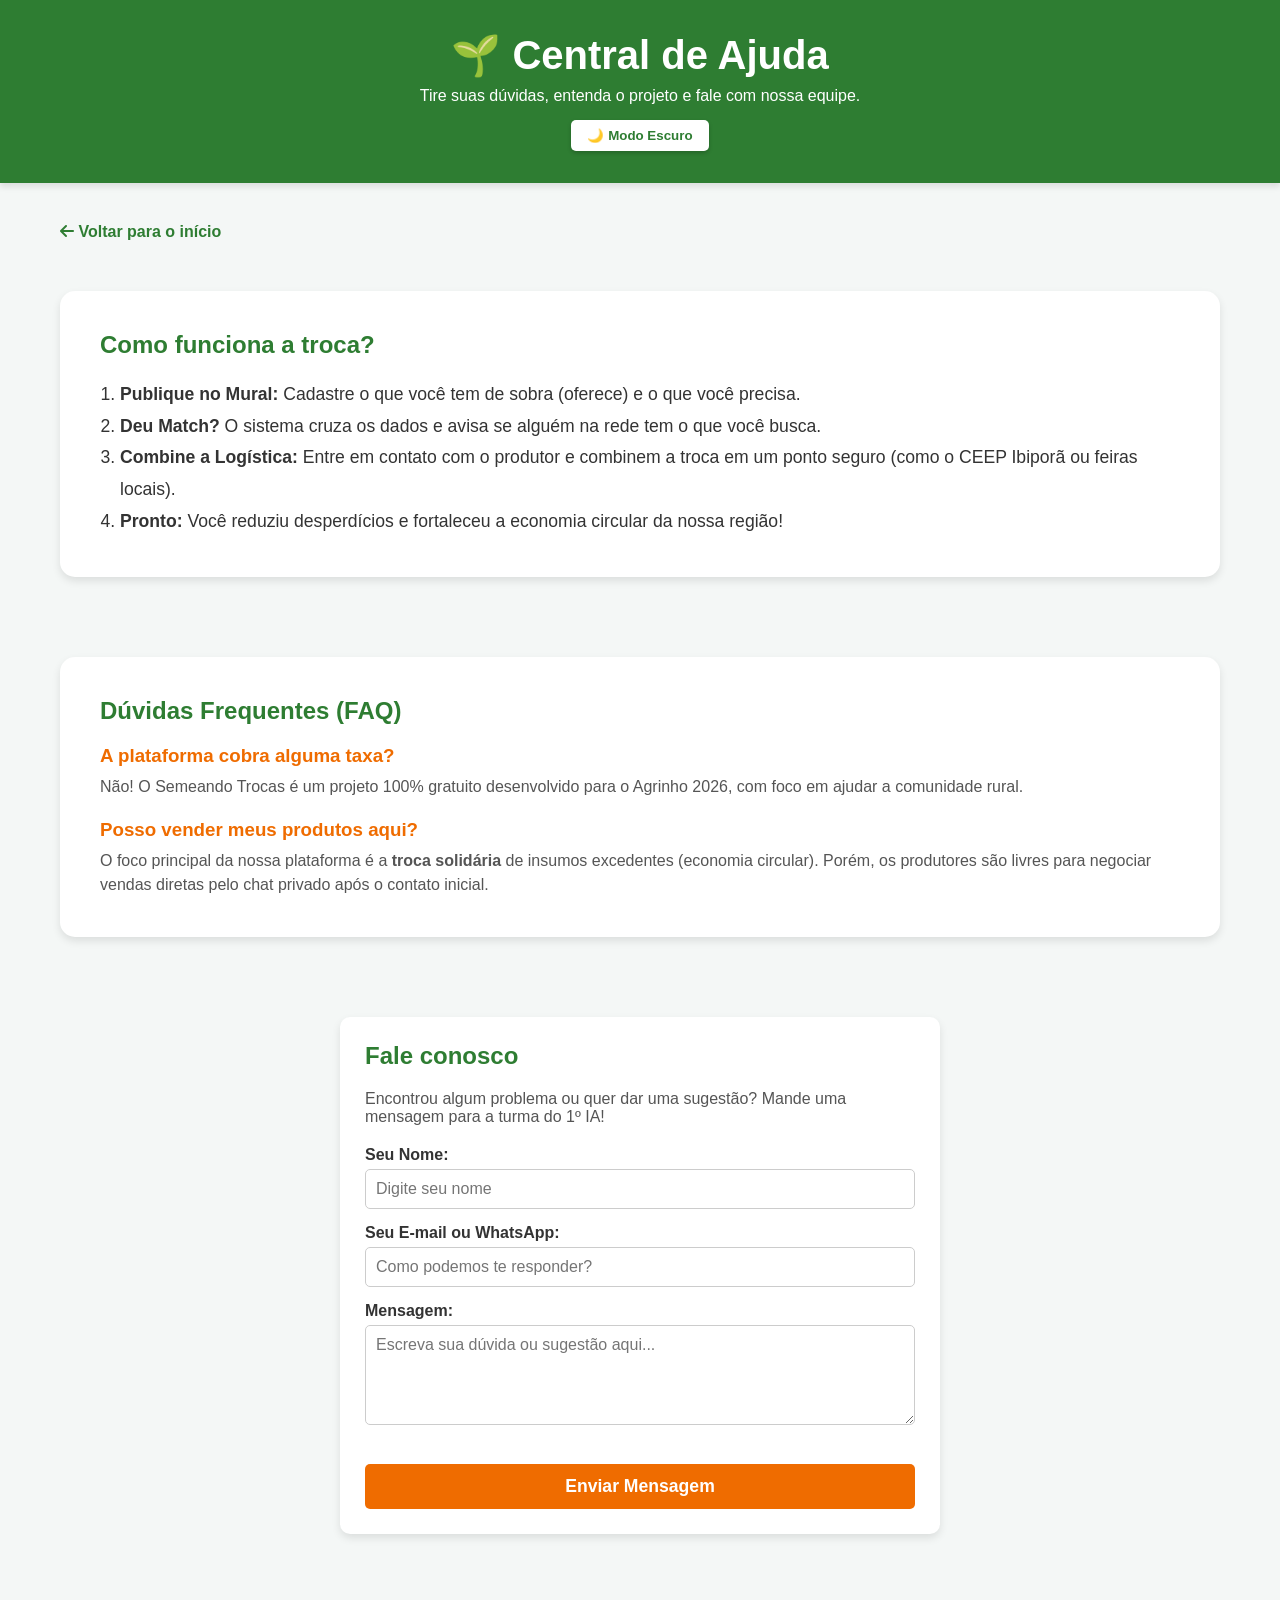
==== ajuda.html @ 8b56d4ad "Commit Inicial - Parte 01" ====
<!DOCTYPE html>
<html lang="pt-BR">
<head>
    <meta charset="UTF-8">
    <meta name="viewport" content="width=device-width, initial-scale=1.0">
    <title>Ajuda - Semeando Trocas</title>
    
    <link rel="stylesheet" href="style.css">
    <link rel="stylesheet" href="https://cdnjs.cloudflare.com/ajax/libs/font-awesome/6.4.0/css/all.min.css">
</head>
<body>

    <header>
        <h1>🌱 Central de Ajuda</h1>
        <p>Tire suas dúvidas, entenda o projeto e fale com nossa equipe.</p>
        <button id="btn-dark-mode">🌙 Modo Escuro</button>
    </header>

    <div class="container" style="flex-direction: column;">
        
        <!-- Link para voltar ao topo/início de forma fácil -->
        <div class="voltar-container" style="text-align: left; width: 100%; margin-bottom: 20px;">
            <a href="index.html" class="link-voltar"><i class="fa-solid fa-arrow-left"></i> Voltar para o início</a>
        </div>

        <!-- SEÇÃO: Como funciona a troca -->
        <section id="como-funciona" class="area-sobre area-ajuda">
            <div class="texto-ajuda">
                <h2 style="color: #2e7d32; margin-bottom: 20px;">Como funciona a troca?</h2>
                <ol class="lista-metas" style="font-size: 1.1rem; line-height: 1.8;">
                    <li><strong>Publique no Mural:</strong> Cadastre o que você tem de sobra (oferece) e o que você precisa.</li>
                    <li><strong>Deu Match?</strong> O sistema cruza os dados e avisa se alguém na rede tem o que você busca.</li>
                    <li><strong>Combine a Logística:</strong> Entre em contato com o produtor e combinem a troca em um ponto seguro (como o CEEP Ibiporã ou feiras locais).</li>
                    <li><strong>Pronto:</strong> Você reduziu desperdícios e fortaleceu a economia circular da nossa região!</li>
                </ol>
            </div>
        </section>

        <!-- SEÇÃO: Dúvidas Frequentes (FAQ) -->
        <section id="faq" class="area-sobre area-ajuda">
            <div class="texto-ajuda">
                <h2 style="color: #2e7d32; margin-bottom: 20px;">Dúvidas Frequentes (FAQ)</h2>
                
                <div class="pergunta-faq">
                    <h3 style="color: #ef6c00;">A plataforma cobra alguma taxa?</h3>
                    <p>Não! O Semeando Trocas é um projeto 100% gratuito desenvolvido para o Agrinho 2026, com foco em ajudar a comunidade rural.</p>
                </div>
                
                <div class="pergunta-faq" style="margin-top: 20px;">
                    <h3 style="color: #ef6c00;">Posso vender meus produtos aqui?</h3>
                    <p>O foco principal da nossa plataforma é a <strong>troca solidária</strong> de insumos excedentes (economia circular). Porém, os produtores são livres para negociar vendas diretas pelo chat privado após o contato inicial.</p>
                </div>
            </div>
        </section>

        <!-- SEÇÃO: Fale Conosco (Formulário) -->
        <section id="fale-conosco" class="area-cadastro area-cadastro-pagina" style="margin: 0 auto; margin-bottom: 50px;">
            <h2>Fale conosco</h2>
            <p style="margin-bottom: 20px; color: #555;">Encontrou algum problema ou quer dar uma sugestão? Mande uma mensagem para a turma do 1º IA!</p>
            
            <form action="index.html" method="GET">
                <div class="grupo-form">
                    <label for="nome-contato">Seu Nome:</label>
                    <input type="text" id="nome-contato" required placeholder="Digite seu nome">
                </div>
                <div class="grupo-form">
                    <label for="email-contato">Seu E-mail ou WhatsApp:</label>
                    <input type="text" id="email-contato" required placeholder="Como podemos te responder?">
                </div>
                <div class="grupo-form">
                    <label for="mensagem">Mensagem:</label>
                    <!-- Usando um textarea limpo -->
                    <textarea id="mensagem" required placeholder="Escreva sua dúvida ou sugestão aqui..." style="width: 100%; padding: 10px; border: 1px solid #ccc; border-radius: 5px; font-size: 1rem; min-height: 100px; font-family: inherit;"></textarea>
                </div>
                <button type="submit" class="btn-cadastrar mt-20" onclick="alert('Mensagem enviada com sucesso! Nossa equipe do 1º IA responderá em breve.')">Enviar Mensagem</button>
            </form>
        </section>

    </div>

    <script src="script.js"></script>
</body>
</html>
---- style.css ----
/* ==========================================
   1. RESET E BASE
   ========================================== */
* {
    margin: 0;
    padding: 0;
    box-sizing: border-box;
    font-family: 'Segoe UI', Tahoma, Geneva, Verdana, sans-serif;
}

html {
    scroll-behavior: smooth; /* Rolagem suave para o botão voltar ao topo */
}

body {
    background-color: #f4f7f6;
    color: #333;
    transition: background-color 0.3s, color 0.3s;
}

header {
    background-color: #2e7d32;
    color: white;
    text-align: center;
    padding: 2rem 1rem;
    box-shadow: 0 4px 6px rgba(0,0,0,0.1);
}

header h1 {
    font-size: 2.5rem;
    margin-bottom: 0.5rem;
}

.container {
    display: flex;
    flex-wrap: wrap;
    max-width: 1200px;
    margin: 20px auto;
    padding: 0 20px;
    gap: 30px;
}

/* ==========================================
   2. CLASSES AUXILIARES E ELEMENTOS GERAIS
   ========================================== */
#btn-dark-mode {
    margin-top: 15px;
    padding: 8px 16px;
    border-radius: 5px;
    cursor: pointer;
    border: none;
    font-weight: bold;
    background-color: #ffffff;
    color: #2e7d32;
    box-shadow: 0 2px 4px rgba(0,0,0,0.2);
    transition: background 0.3s;
}

#btn-dark-mode:hover {
    background-color: #e8f5e9;
}

.lista-metas {
    margin-top: 10px;
    padding-left: 20px;
}

/* Espaçamentos do Rodapé (substituindo o CSS inline) */
.espaco-medio {
    margin-top: 15px;
}

.espaco-pequeno {
    margin-top: 5px;
}

.texto-credito {
    font-size: 0.9rem;
    color: #a0aec0;
}

/* ==========================================
   3. SEÇÃO: SOBRE O PROJETO (GUIAS/TABS)
   ========================================== */
.area-sobre {
    display: flex;
    width: 100%;
    gap: 50px;
    background: white;
    padding: 60px;
    border-radius: 15px;
    box-shadow: 0 4px 8px rgba(0,0,0,0.1);
    margin-bottom: 50px;
    align-items: stretch;
    min-height: 85vh;
}

.sobre-imagem {
    flex: 1;
}

.sobre-imagem img {
    width: 100%;
    border-radius: 10px;
    object-fit: cover;
    height: 55vh;
    box-shadow: 0 4px 10px rgba(0,0,0,0.15);
}

.sobre-tabs {
    flex: 1.5;
}

.tabs-header {
    display: flex;
    background: #e0e0e0;
    border-radius: 5px;
    overflow: hidden;
    margin-bottom: 20px;
}

.tab-btn {
    flex: 1;
    padding: 12px;
    border: none;
    background: transparent;
    cursor: pointer;
    font-weight: bold;
    color: #555;
    font-size: 1rem;
    transition: all 0.3s ease;
}

.tab-btn:hover {
    background: #d5d5d5;
}

.tab-btn.active {
    background: white;
    color: #2e7d32;
    border-top: 3px solid #2e7d32;
}

.tabs-body {
    min-height: 250px;
    display: flex;
    flex-direction: column;
}

.tab-content {
    display: none;
    animation: fadeIn 0.4s ease-in-out;
}

.tab-content h3 {
    color: #2e7d32;
    margin-bottom: 15px;
}

.tab-content p, .tab-content ul {
    line-height: 1.6;
    color: #444;
}

.tab-content.active {
    display: block;
}

@keyframes fadeIn {
    from { opacity: 0; transform: translateY(5px); }
    to { opacity: 1; transform: translateY(0); }
}

/* ==========================================
   4. SEÇÃO: LOGÍSTICA E REGIÕES
   ========================================== */
.area-regioes {
    display: flex;
    width: 100%;
    background-color: #0b4f36;
    color: white;
    padding: 60px;
    border-radius: 15px;
    box-shadow: 0 10px 20px rgba(0,0,0,0.15);
    margin-bottom: 50px;
    gap: 50px;
    align-items: center;
}

.regioes-texto {
    flex: 1;
}

.subtitulo-regiao {
    color: #4ade80;
    font-weight: bold;
    margin-bottom: 15px;
    font-size: 1.1rem;
}

.regioes-texto h2 {
    font-size: 3rem;
    line-height: 1.1;
    margin-bottom: 30px;
}

.destaque-verde {
    color: #4ade80;
}

.btn-regiao {
    background-color: white;
    color: #0b4f36;
    padding: 15px 30px;
    border: none;
    border-radius: 8px;
    font-size: 1.1rem;
    font-weight: bold;
    cursor: pointer;
    transition: background 0.3s, transform 0.2s;
}

.btn-regiao:hover {
    background-color: #e0e0e0;
    transform: scale(1.05);
}

.regioes-lista {
    flex: 1.2;
    display: flex;
    flex-direction: column;
}

.item-regiao {
    padding: 20px 0;
    border-bottom: 1px solid rgba(255, 255, 255, 0.2);
}

/* Remove a linha debaixo do último item (substituindo o CSS inline) */
.item-regiao.sem-borda {
    border-bottom: none;
}

.item-regiao h3 {
    color: #4ade80;
    font-size: 1.3rem;
    margin-bottom: 10px;
    display: flex;
    align-items: center;
    gap: 10px;
}

.item-regiao p {
    color: #e2e8f0;
    line-height: 1.5;
    font-size: 1.05rem;
    padding-left: 32px;
}

/* ==========================================
   5. ÁREA DE CADASTRO E MURAL
   ========================================== */
.area-cadastro {
    flex: 1;
    min-width: 300px;
    background: white;
    padding: 25px;
    border-radius: 10px;
    box-shadow: 0 4px 8px rgba(0,0,0,0.1);
    height: fit-content;
}

.area-cadastro h2 {
    margin-bottom: 20px;
    color: #2e7d32;
}

.grupo-form {
    margin-bottom: 15px;
}

.grupo-form label {
    display: block;
    margin-bottom: 5px;
    font-weight: bold;
}

.grupo-form input {
    width: 100%;
    padding: 10px;
    border: 1px solid #ccc;
    border-radius: 5px;
    font-size: 1rem;
}

.btn-cadastrar {
    width: 100%;
    padding: 12px;
    background-color: #ef6c00;
    color: white;
    border: none;
    border-radius: 5px;
    font-size: 1.1rem;
    font-weight: bold;
    cursor: pointer;
    transition: background 0.3s;
}

.btn-cadastrar:hover {
    background-color: #e65100;
}

.area-mural {
    flex: 2;
    min-width: 300px;
    min-height: 75vh; /* Faz o mural ocupar pelo menos 75% da altura da tela */
}

.titulo-mural {
    margin-bottom: 20px;
    color: #333;
}

.mural-grid {
    display: grid;
    grid-template-columns: repeat(auto-fit, minmax(280px, 1fr));
    gap: 20px;
}

.card {
    background: white;
    border-radius: 10px;
    box-shadow: 0 4px 8px rgba(0,0,0,0.1);
    overflow: hidden;
    display: flex;
    flex-direction: column;
    border-left: 5px solid #2e7d32;
}

.card-header { padding: 15px 15px 0 15px; }

.badge {
    padding: 5px 10px;
    color: white;
    font-size: 0.8rem;
    font-weight: bold;
    border-radius: 15px;
    display: inline-block;
    margin-right: 5px;
    margin-bottom: 10px;
}

.badge.oferece { background-color: #2e7d32; }
.badge.precisa { background-color: #ef6c00; }

.card-body {
    padding: 0 15px 15px 15px;
    flex-grow: 1;
}

.card-body h3 {
    margin-bottom: 10px;
    font-size: 1.3rem;
}

.card-body p {
    margin-bottom: 8px;
    color: #555;
}

.card-footer {
    padding: 15px;
    background-color: #f9f9f9;
    border-top: 1px solid #eee;
    text-align: center;
}

.btn-trocar {
    background-color: transparent;
    color: #0277bd;
    border: 1px solid #0277bd;
    padding: 8px 15px;
    border-radius: 5px;
    cursor: pointer;
    font-weight: bold;
    transition: all 0.3s;
}

.btn-trocar:hover {
    background-color: #0277bd;
    color: white;
}

/* ==========================================
   6. MODAL DE BOAS VINDAS (POP-UP)
   ========================================== */
.modal-overlay {
    position: fixed;
    top: 0; left: 0; width: 100%; height: 100%;
    background-color: rgba(0, 0, 0, 0.7);
    display: flex;
    justify-content: center;
    align-items: center;
    z-index: 1000;
    opacity: 0;
    visibility: hidden;
    transition: opacity 0.4s ease;
}

.modal-overlay.mostrar {
    opacity: 1;
    visibility: visible;
}

.modal-conteudo {
    background: white;
    padding: 30px;
    border-radius: 15px;
    text-align: center;
    max-width: 450px;
    width: 90%;
    box-shadow: 0 10px 25px rgba(0,0,0,0.3);
    border-top: 8px solid #ef6c00;
    transform: translateY(-20px);
    transition: transform 0.4s ease;
}

.modal-overlay.mostrar .modal-conteudo { transform: translateY(0); }

.modal-conteudo h2 { color: #2e7d32; margin-bottom: 10px; }

.modal-conteudo input {
    width: 100%;
    padding: 12px;
    margin: 20px 0;
    border: 2px solid #ccc;
    border-radius: 8px;
    font-size: 1rem;
}

.modal-conteudo button {
    background-color: #2e7d32;
    color: white;
    border: none;
    padding: 12px 25px;
    border-radius: 8px;
    font-size: 1.1rem;
    cursor: pointer;
    font-weight: bold;
    width: 100%;
    transition: background 0.3s;
}

.modal-conteudo button:hover { background-color: #1b5e20; }

/* ==========================================
   7. RODAPÉ (FOOTER)
   ========================================== */
.rodape-principal {
    background-color: #0b4f36;
    color: #e2e8f0;
    padding: 50px 20px 20px 20px;
    margin-top: 50px;
}

.container-rodape {
    max-width: 1200px;
    margin: 0 auto;
}

.rodape-principal a {
    color: #e2e8f0;
    text-decoration: none;
    transition: color 0.3s;
}

.rodape-principal a:hover {
    color: #4ade80;
}

.rodape-topo {
    display: flex;
    justify-content: space-between;
    align-items: center;
    margin-bottom: 30px;
}

.rodape-logo h2 { color: white; font-size: 2rem; }

.rodape-redes {
    display: flex;
    align-items: center;
    gap: 20px;
}

.icones-redes {
    display: flex;
    gap: 15px;
    font-size: 1.5rem;
}

.divisor-rodape {
    border: none;
    border-top: 1px solid rgba(255, 255, 255, 0.1);
    margin: 30px 0;
}

.rodape-meio {
    display: flex;
    justify-content: space-between;
    flex-wrap: wrap;
    gap: 40px;
}

.rodape-coluna h3 {
    color: white;
    margin-bottom: 20px;
    font-size: 1.2rem;
}

.info-projeto { flex: 2; min-width: 300px; }
.info-projeto p { line-height: 1.6; color: #cbd5e1; }
.links-rapidos, .links-ajuda { flex: 1; min-width: 150px; }
.rodape-coluna ul { list-style: none; padding: 0; }
.rodape-coluna ul li { margin-bottom: 12px; }

.rodape-base {
    display: flex;
    justify-content: space-between;
    align-items: center;
    flex-wrap: wrap;
    gap: 20px;
    font-size: 0.9rem;
    color: #a0aec0;
}

.rodape-marca {
    display: flex;
    align-items: center;
    gap: 20px;
}

.btn-voltar-topo {
    background-color: #166534;
    color: white;
    border: none;
    width: 40px;
    height: 40px;
    border-radius: 50%;
    font-size: 1.2rem;
    cursor: pointer;
    transition: background 0.3s, transform 0.2s;
    display: flex;
    justify-content: center;
    align-items: center;
}

.btn-voltar-topo:hover {
    background-color: #4ade80;
    color: #0b4f36;
    transform: translateY(-3px);
}

/* ==========================================
   8. MODO ESCURO (DARK MODE)
   ========================================== */
body.dark-mode {
    background-color: #121212;
    color: #e0e0e0;
}

body.dark-mode .card, 
body.dark-mode .area-cadastro,
body.dark-mode .area-sobre {
    background: #1e1e1e;
    color: #e0e0e0;
    box-shadow: 0 4px 8px rgba(255,255,255,0.05);
}

body.dark-mode h2, 
body.dark-mode .card-body h3,
body.dark-mode .titulo-mural,
body.dark-mode .tab-content h3 {
    color: #81c784; 
}

body.dark-mode .card-body p, 
body.dark-mode .tab-content p,
body.dark-mode .tab-content ul {
    color: #bbb;
}

body.dark-mode .card-footer {
    background-color: #2c2c2c;
    border-top: 1px solid #444;
}

body.dark-mode .modal-conteudo {
    background: #1e1e1e;
    color: #e0e0e0;
    border-color: #444;
}

body.dark-mode input {
    background-color: #333;
    color: white;
    border: 1px solid #555;
}

body.dark-mode .tabs-header { background: #333; }
body.dark-mode .tab-btn { color: #aaa; }
body.dark-mode .tab-btn:hover { background: #444; }
body.dark-mode .tab-btn.active { 
    background: #1e1e1e; 
    color: #81c784; 
    border-top-color: #81c784; 
}

body.dark-mode #btn-dark-mode {
    background-color: #1e1e1e;
    color: #81c784;
    border: 1px solid #444;
}

body.dark-mode #btn-dark-mode:hover {
    background-color: #333;
}

/* ==========================================
   9. RESPONSIVIDADE (MEDIA QUERIES)
   ========================================== */
@media (max-width: 768px) {
    .container { flex-direction: column; }
    .area-cadastro, .area-mural, .area-sobre { width: 100%; }
    
    .area-sobre { 
        flex-direction: column; 
        min-height: auto; 
        padding: 30px; 
    }
    
    .sobre-imagem img { height: auto; }
    header h1 { font-size: 2rem; }

    .area-regioes {
    display: flex;
    width: 100%;
    background-color: #0b4f36;
    color: white;
    padding: 60px;
    border-radius: 15px;
    box-shadow: 0 10px 20px rgba(0,0,0,0.15);
    margin-top: 10vh; /* Empurra a parte verde bem mais para baixo */
    margin-bottom: 50px;
    gap: 50px;
    align-items: center;
}
    
    .regioes-texto h2 { font-size: 2.2rem; }
    .item-regiao p { padding-left: 0; }
    .item-regiao h3 { justify-content: center; }

    .rodape-topo, .rodape-meio, .rodape-base {
        flex-direction: column;
        text-align: center;
        gap: 20px;
    }
}

/* ==========================================
   AJUSTE DE NAVEGAÇÃO DOS LINKS ÂNCORA
   ========================================== */
#sobre,
#mural-trocas {
    scroll-margin-top: 60px; /* Cria uma margem invisível no topo para o link não cortar o título */
}


/* ==========================================
   10. PÁGINA DE CADASTRO (cadastro.html)
   ========================================== */
.container-cadastro {
    justify-content: center;
    margin-top: 50px;
    min-height: 50vh;
}

.area-cadastro-pagina {
    flex: none; /* Remove o comportamento flex padrão da página principal */
    width: 100%;
    max-width: 600px; /* Impede que o formulário fique largo demais */
}

.mt-20 {
    margin-top: 20px;
}

.voltar-container {
    text-align: center;
    margin-top: 20px;
}

.link-voltar {
    color: #2e7d32;
    font-weight: bold;
    text-decoration: none;
    transition: color 0.3s;
}

.link-voltar:hover {
    color: #1b5e20;
    text-decoration: underline;
}

/* Ajuste do link de voltar para o Modo Escuro */
body.dark-mode .link-voltar {
    color: #81c784;
}

body.dark-mode .link-voltar:hover {
    color: #a5d6a7;
}

/* ==========================================
   11. PÁGINA DE AJUDA (ajuda.html)
   ========================================== */
.area-ajuda {
    min-height: auto; /* Remove a altura gigante da página inicial */
    padding: 40px;
}

.texto-ajuda {
    width: 100%;
}

.pergunta-faq h3 {
    margin-bottom: 8px;
}

.pergunta-faq p {
    color: #555;
    line-height: 1.5;
}

body.dark-mode .pergunta-faq p {
    color: #bbb;
}

body.dark-mode textarea {
    background-color: #333;
    color: white;
    border: 1px solid #555;
}

/* Garante que os links parem no enquadramento perfeito */
#como-funciona, #faq, #fale-conosco {
    scroll-margin-top: 40px;
}

/* ==========================================
   12. STATUS: EM NEGOCIAÇÃO
   ========================================== */
.btn-negociacao {
    background-color: #f59e0b; /* Laranja de espera */
    color: white;
    border-color: #f59e0b;
    cursor: not-allowed;
    opacity: 0.9;
}

.btn-negociacao:hover {
    background-color: #f59e0b;
    color: white;
    transform: none; /* Remove o efeito de crescer */
}
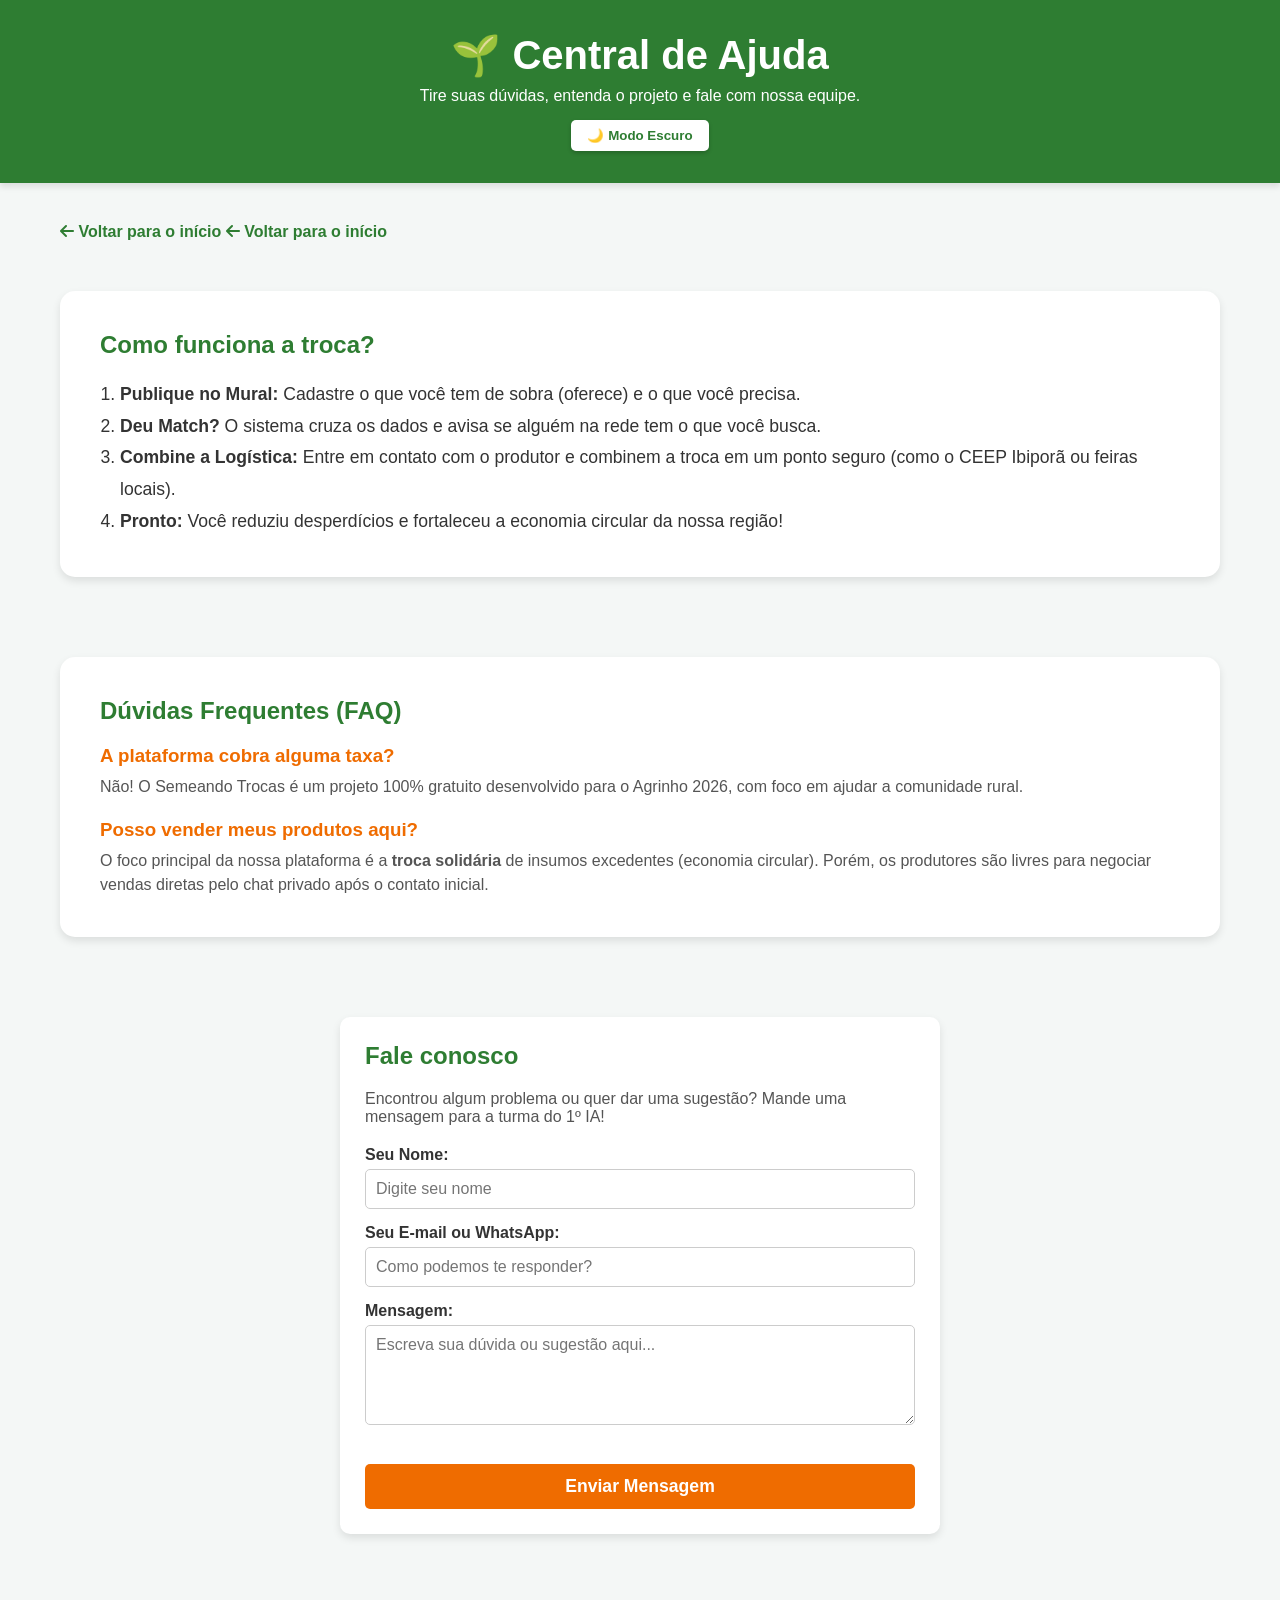
==== commit fccd0c1d: "Site com simulação de dados" ====
--- a/ajuda.html
+++ b/ajuda.html
@@ -1,13 +1,16 @@
 <!DOCTYPE html>
 <html lang="pt-BR">
+
 <head>
     <meta charset="UTF-8">
     <meta name="viewport" content="width=device-width, initial-scale=1.0">
     <title>Ajuda - Semeando Trocas</title>
-    
+
+    <link rel="stylesheet" href="../assets/css/style.css">
     <link rel="stylesheet" href="style.css">
     <link rel="stylesheet" href="https://cdnjs.cloudflare.com/ajax/libs/font-awesome/6.4.0/css/all.min.css">
 </head>
+
 <body>
 
     <header>
@@ -17,9 +20,10 @@
     </header>
 
     <div class="container" style="flex-direction: column;">
-        
+
         <!-- Link para voltar ao topo/início de forma fácil -->
         <div class="voltar-container" style="text-align: left; width: 100%; margin-bottom: 20px;">
+            <a href="../index.html" class="link-voltar"><i class="fa-solid fa-arrow-left"></i> Voltar para o início</a>
             <a href="index.html" class="link-voltar"><i class="fa-solid fa-arrow-left"></i> Voltar para o início</a>
         </div>
 
@@ -28,10 +32,14 @@
             <div class="texto-ajuda">
                 <h2 style="color: #2e7d32; margin-bottom: 20px;">Como funciona a troca?</h2>
                 <ol class="lista-metas" style="font-size: 1.1rem; line-height: 1.8;">
-                    <li><strong>Publique no Mural:</strong> Cadastre o que você tem de sobra (oferece) e o que você precisa.</li>
-                    <li><strong>Deu Match?</strong> O sistema cruza os dados e avisa se alguém na rede tem o que você busca.</li>
-                    <li><strong>Combine a Logística:</strong> Entre em contato com o produtor e combinem a troca em um ponto seguro (como o CEEP Ibiporã ou feiras locais).</li>
-                    <li><strong>Pronto:</strong> Você reduziu desperdícios e fortaleceu a economia circular da nossa região!</li>
+                    <li><strong>Publique no Mural:</strong> Cadastre o que você tem de sobra (oferece) e o que você
+                        precisa.</li>
+                    <li><strong>Deu Match?</strong> O sistema cruza os dados e avisa se alguém na rede tem o que você
+                        busca.</li>
+                    <li><strong>Combine a Logística:</strong> Entre em contato com o produtor e combinem a troca em um
+                        ponto seguro (como o CEEP Ibiporã ou feiras locais).</li>
+                    <li><strong>Pronto:</strong> Você reduziu desperdícios e fortaleceu a economia circular da nossa
+                        região!</li>
                 </ol>
             </div>
         </section>
@@ -40,24 +48,30 @@
         <section id="faq" class="area-sobre area-ajuda">
             <div class="texto-ajuda">
                 <h2 style="color: #2e7d32; margin-bottom: 20px;">Dúvidas Frequentes (FAQ)</h2>
-                
+
                 <div class="pergunta-faq">
                     <h3 style="color: #ef6c00;">A plataforma cobra alguma taxa?</h3>
-                    <p>Não! O Semeando Trocas é um projeto 100% gratuito desenvolvido para o Agrinho 2026, com foco em ajudar a comunidade rural.</p>
+                    <p>Não! O Semeando Trocas é um projeto 100% gratuito desenvolvido para o Agrinho 2026, com foco em
+                        ajudar a comunidade rural.</p>
                 </div>
-                
+
                 <div class="pergunta-faq" style="margin-top: 20px;">
                     <h3 style="color: #ef6c00;">Posso vender meus produtos aqui?</h3>
-                    <p>O foco principal da nossa plataforma é a <strong>troca solidária</strong> de insumos excedentes (economia circular). Porém, os produtores são livres para negociar vendas diretas pelo chat privado após o contato inicial.</p>
+                    <p>O foco principal da nossa plataforma é a <strong>troca solidária</strong> de insumos excedentes
+                        (economia circular). Porém, os produtores são livres para negociar vendas diretas pelo chat
+                        privado após o contato inicial.</p>
                 </div>
             </div>
         </section>
 
         <!-- SEÇÃO: Fale Conosco (Formulário) -->
-        <section id="fale-conosco" class="area-cadastro area-cadastro-pagina" style="margin: 0 auto; margin-bottom: 50px;">
+        <section id="fale-conosco" class="area-cadastro area-cadastro-pagina"
+            style="margin: 0 auto; margin-bottom: 50px;">
             <h2>Fale conosco</h2>
-            <p style="margin-bottom: 20px; color: #555;">Encontrou algum problema ou quer dar uma sugestão? Mande uma mensagem para a turma do 1º IA!</p>
-            
+            <p style="margin-bottom: 20px; color: #555;">Encontrou algum problema ou quer dar uma sugestão? Mande uma
+                mensagem para a turma do 1º IA!</p>
+
+            <form action="../index.html" method="GET">
             <form action="index.html" method="GET">
                 <div class="grupo-form">
                     <label for="nome-contato">Seu Nome:</label>
@@ -70,14 +84,19 @@
                 <div class="grupo-form">
                     <label for="mensagem">Mensagem:</label>
                     <!-- Usando um textarea limpo -->
-                    <textarea id="mensagem" required placeholder="Escreva sua dúvida ou sugestão aqui..." style="width: 100%; padding: 10px; border: 1px solid #ccc; border-radius: 5px; font-size: 1rem; min-height: 100px; font-family: inherit;"></textarea>
+                    <textarea id="mensagem" required placeholder="Escreva sua dúvida ou sugestão aqui..."
+                        style="width: 100%; padding: 10px; border: 1px solid #ccc; border-radius: 5px; font-size: 1rem; min-height: 100px; font-family: inherit;"></textarea>
                 </div>
-                <button type="submit" class="btn-cadastrar mt-20" onclick="alert('Mensagem enviada com sucesso! Nossa equipe do 1º IA responderá em breve.')">Enviar Mensagem</button>
+                <button type="submit" class="btn-cadastrar mt-20"
+                    onclick="alert('Mensagem enviada com sucesso! Nossa equipe do 1º IA responderá em breve.')">Enviar
+                    Mensagem</button>
             </form>
         </section>
 
     </div>
 
+    <script src="../assets/js/script.js"></script>
     <script src="script.js"></script>
 </body>
+
 </html>
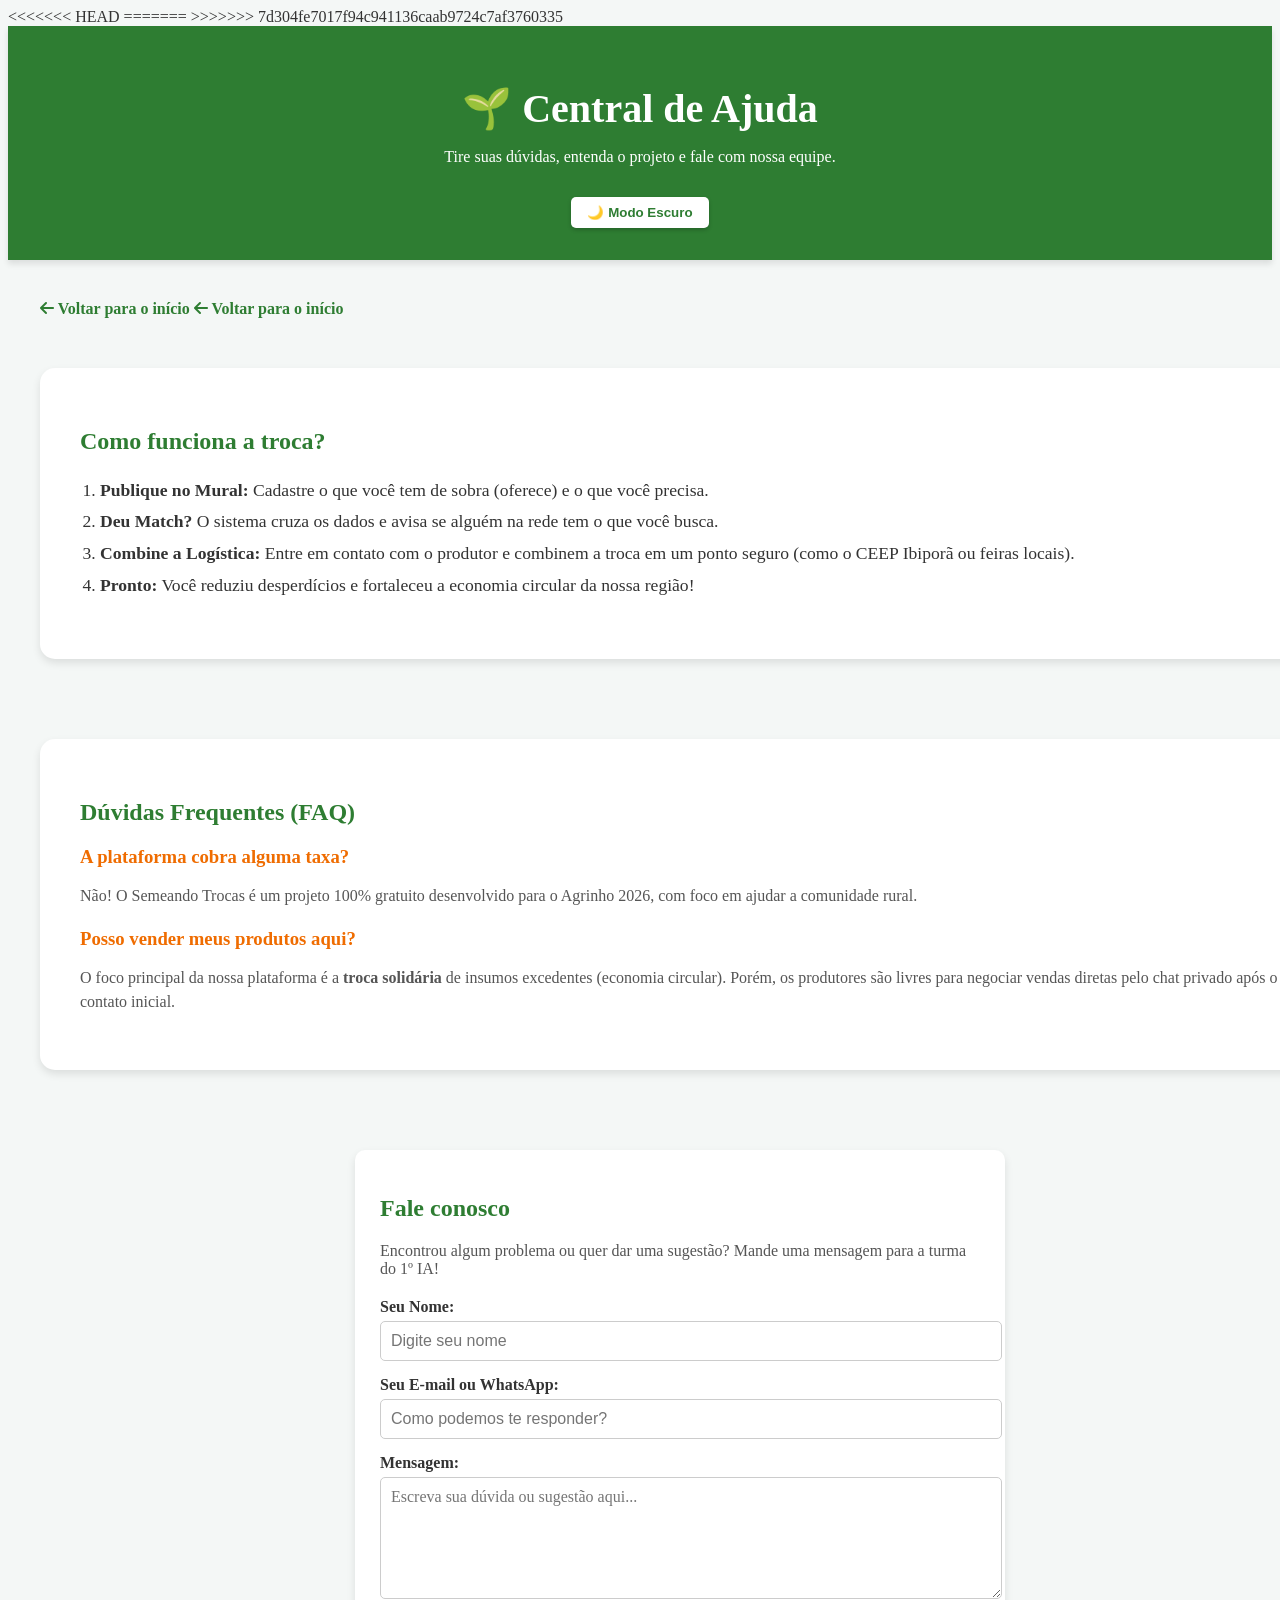
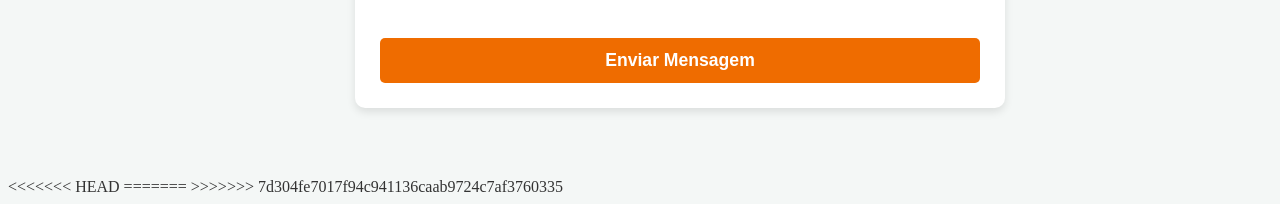
==== commit 3e6fff0d: "Adicionando funcionalidade aos novos botões" ====
--- a/ajuda.html
+++ b/ajuda.html
@@ -5,9 +5,14 @@
     <meta charset="UTF-8">
     <meta name="viewport" content="width=device-width, initial-scale=1.0">
     <title>Ajuda - Semeando Trocas</title>
+<<<<<<< HEAD
+    
+    <link rel="stylesheet" href="CSS/style.css">
+=======
 
     <link rel="stylesheet" href="../assets/css/style.css">
     <link rel="stylesheet" href="style.css">
+>>>>>>> 7d304fe7017f94c941136caab9724c7af3760335
     <link rel="stylesheet" href="https://cdnjs.cloudflare.com/ajax/libs/font-awesome/6.4.0/css/all.min.css">
 </head>
 
@@ -95,8 +100,12 @@
 
     </div>
 
+<<<<<<< HEAD
+    <script src="JS/script.js"></script>
+=======
     <script src="../assets/js/script.js"></script>
     <script src="script.js"></script>
+>>>>>>> 7d304fe7017f94c941136caab9724c7af3760335
 </body>
 
 </html>
--- a/CSS/style.css
+++ b/CSS/style.css
@@ -0,0 +1,1860 @@
+<<<<<<< HEAD:CSS/style.css
+* ==========================================
+   1. RESET E BASE
+   ========================================== */
+* {
+    margin: 0;
+    padding: 0;
+    box-sizing: border-box;
+    font-family: 'Segoe UI', Tahoma, Geneva, Verdana, sans-serif;
+}
+
+html {
+    scroll-behavior: smooth; /* Rolagem suave para o botão voltar ao topo */
+}
+
+body {
+    background-color: #f4f7f6;
+    color: #333;
+    transition: background-color 0.3s, color 0.3s;
+}
+
+header {
+    background-color: #2e7d32;
+    color: white;
+    text-align: center;
+    padding: 2rem 1rem;
+    box-shadow: 0 4px 6px rgba(0,0,0,0.1);
+}
+
+header h1 {
+    font-size: 2.5rem;
+    margin-bottom: 0.5rem;
+}
+
+.container {
+    display: flex;
+    flex-wrap: wrap;
+    max-width: 1200px;
+    margin: 20px auto;
+    padding: 0 20px;
+    gap: 30px;
+}
+
+/* ==========================================
+   2. CLASSES AUXILIARES E ELEMENTOS GERAIS
+   ========================================== */
+#btn-dark-mode {
+    margin-top: 15px;
+    padding: 8px 16px;
+    border-radius: 5px;
+    cursor: pointer;
+    border: none;
+    font-weight: bold;
+    background-color: #ffffff;
+    color: #2e7d32;
+    box-shadow: 0 2px 4px rgba(0,0,0,0.2);
+    transition: background 0.3s;
+}
+
+#btn-dark-mode:hover {
+    background-color: #e8f5e9;
+}
+
+.lista-metas {
+    margin-top: 10px;
+    padding-left: 20px;
+}
+
+/* Espaçamentos do Rodapé (substituindo o CSS inline) */
+.espaco-medio {
+    margin-top: 15px;
+}
+
+.espaco-pequeno {
+    margin-top: 5px;
+}
+
+.texto-credito {
+    font-size: 0.9rem;
+    color: #a0aec0;
+}
+
+/* ==========================================
+   3. SEÇÃO: SOBRE O PROJETO (GUIAS/TABS)
+   ========================================== */
+.area-sobre {
+    display: flex;
+    width: 100%;
+    gap: 50px;
+    background: white;
+    padding: 60px;
+    border-radius: 15px;
+    box-shadow: 0 4px 8px rgba(0,0,0,0.1);
+    margin-bottom: 50px;
+    align-items: stretch;
+    min-height: 85vh;
+}
+
+.sobre-imagem {
+    flex: 1;
+}
+
+.sobre-imagem img {
+    width: 100%;
+    border-radius: 10px;
+    object-fit: cover;
+    height: 55vh;
+    box-shadow: 0 4px 10px rgba(0,0,0,0.15);
+}
+
+.sobre-tabs {
+    flex: 1.5;
+}
+
+.tabs-header {
+    display: flex;
+    background: #e0e0e0;
+    border-radius: 5px;
+    overflow: hidden;
+    margin-bottom: 20px;
+}
+
+.tab-btn {
+    flex: 1;
+    padding: 12px;
+    border: none;
+    background: transparent;
+    cursor: pointer;
+    font-weight: bold;
+    color: #555;
+    font-size: 1rem;
+    transition: all 0.3s ease;
+}
+
+.tab-btn:hover {
+    background: #d5d5d5;
+}
+
+.tab-btn.active {
+    background: white;
+    color: #2e7d32;
+    border-top: 3px solid #2e7d32;
+}
+
+.tabs-body {
+    min-height: 250px;
+    display: flex;
+    flex-direction: column;
+}
+
+.tab-content {
+    display: none;
+    animation: fadeIn 0.4s ease-in-out;
+}
+
+.tab-content h3 {
+    color: #2e7d32;
+    margin-bottom: 15px;
+}
+
+.tab-content p, .tab-content ul {
+    line-height: 1.6;
+    color: #444;
+}
+
+.tab-content.active {
+    display: block;
+}
+
+@keyframes fadeIn {
+    from { opacity: 0; transform: translateY(5px); }
+    to { opacity: 1; transform: translateY(0); }
+}
+
+/* ==========================================
+   4. SEÇÃO: LOGÍSTICA E REGIÕES
+   ========================================== */
+.area-regioes {
+    display: flex;
+    width: 100%;
+    background-color: #0b4f36;
+    color: white;
+    padding: 60px;
+    border-radius: 15px;
+    box-shadow: 0 10px 20px rgba(0,0,0,0.15);
+    margin-bottom: 50px;
+    gap: 50px;
+    align-items: center;
+}
+
+.regioes-texto {
+    flex: 1;
+}
+
+.subtitulo-regiao {
+    color: #4ade80;
+    font-weight: bold;
+    margin-bottom: 15px;
+    font-size: 1.1rem;
+}
+
+.regioes-texto h2 {
+    font-size: 3rem;
+    line-height: 1.1;
+    margin-bottom: 30px;
+}
+
+.destaque-verde {
+    color: #4ade80;
+}
+
+.btn-regiao {
+    background-color: white;
+    color: #0b4f36;
+    padding: 15px 30px;
+    border: none;
+    border-radius: 8px;
+    font-size: 1.1rem;
+    font-weight: bold;
+    cursor: pointer;
+    transition: background 0.3s, transform 0.2s;
+}
+
+.btn-regiao:hover {
+    background-color: #e0e0e0;
+    transform: scale(1.05);
+}
+
+.regioes-lista {
+    flex: 1.2;
+    display: flex;
+    flex-direction: column;
+}
+
+.item-regiao {
+    padding: 20px 0;
+    border-bottom: 1px solid rgba(255, 255, 255, 0.2);
+}
+
+.item-regiao.sem-borda {
+    border-bottom: none;
+}
+
+.item-regiao h3 {
+    color: #4ade80;
+    font-size: 1.3rem;
+    margin-bottom: 10px;
+    display: flex;
+    align-items: center;
+    gap: 10px;
+}
+
+.item-regiao p {
+    color: #e2e8f0;
+    line-height: 1.5;
+    font-size: 1.05rem;
+    padding-left: 32px;
+}
+
+/* ==========================================
+   5. ÁREA DE CADASTRO E MURAL
+   ========================================== */
+.area-cadastro {
+    flex: 1;
+    min-width: 300px;
+    background: white;
+    padding: 25px;
+    border-radius: 10px;
+    box-shadow: 0 4px 8px rgba(0,0,0,0.1);
+    height: fit-content;
+}
+
+.area-cadastro h2 {
+    margin-bottom: 20px;
+    color: #2e7d32;
+}
+
+.grupo-form {
+    margin-bottom: 15px;
+}
+
+.grupo-form label {
+    display: block;
+    margin-bottom: 5px;
+    font-weight: bold;
+}
+
+.grupo-form input {
+    width: 100%;
+    padding: 10px;
+    border: 1px solid #ccc;
+    border-radius: 5px;
+    font-size: 1rem;
+}
+
+.btn-cadastrar {
+    width: 100%;
+    padding: 12px;
+    background-color: #ef6c00;
+    color: white;
+    border: none;
+    border-radius: 5px;
+    font-size: 1.1rem;
+    font-weight: bold;
+    cursor: pointer;
+    transition: background 0.3s;
+}
+
+.btn-cadastrar:hover {
+    background-color: #e65100;
+}
+
+.area-mural {
+    flex: 2;
+    min-width: 300px;
+    min-height: 75vh;
+}
+
+.titulo-mural {
+    margin-bottom: 20px;
+    color: #333;
+}
+
+.mural-grid {
+    display: grid;
+    grid-template-columns: repeat(auto-fit, minmax(280px, 1fr));
+    gap: 20px;
+}
+
+.card {
+    background: white;
+    border-radius: 10px;
+    box-shadow: 0 4px 8px rgba(0,0,0,0.1);
+    overflow: hidden;
+    display: flex;
+    flex-direction: column;
+    border-left: 5px solid #2e7d32;
+}
+
+.card-header { padding: 15px 15px 0 15px; }
+
+.badge {
+    padding: 5px 10px;
+    color: white;
+    font-size: 0.8rem;
+    font-weight: bold;
+    border-radius: 15px;
+    display: inline-block;
+    margin-right: 5px;
+    margin-bottom: 10px;
+}
+
+.badge.oferece { background-color: #2e7d32; }
+.badge.precisa { background-color: #ef6c00; }
+
+.card-body {
+    padding: 0 15px 15px 15px;
+    flex-grow: 1;
+}
+
+.card-body h3 {
+    margin-bottom: 10px;
+    font-size: 1.3rem;
+}
+
+.card-body p {
+    margin-bottom: 8px;
+    color: #555;
+}
+
+.card-footer {
+    padding: 15px;
+    background-color: #f9f9f9;
+    border-top: 1px solid #eee;
+    text-align: center;
+}
+
+.btn-trocar {
+    background-color: transparent;
+    color: #0277bd;
+    border: 1px solid #0277bd;
+    padding: 8px 15px;
+    border-radius: 5px;
+    cursor: pointer;
+    font-weight: bold;
+    transition: all 0.3s;
+}
+
+.btn-trocar:hover {
+    background-color: #0277bd;
+    color: white;
+}
+
+/* ==========================================
+   6. MODAL DE BOAS VINDAS (POP-UP)
+   ========================================== */
+.modal-overlay {
+    position: fixed;
+    top: 0; left: 0; width: 100%; height: 100%;
+    background-color: rgba(0, 0, 0, 0.7);
+    display: flex;
+    justify-content: center;
+    align-items: center;
+    z-index: 1000;
+    opacity: 0;
+    visibility: hidden;
+    transition: opacity 0.4s ease;
+}
+
+.modal-overlay.mostrar {
+    opacity: 1;
+    visibility: visible;
+}
+
+.modal-conteudo {
+    background: white;
+    padding: 30px;
+    border-radius: 15px;
+    text-align: center;
+    max-width: 450px;
+    width: 90%;
+    box-shadow: 0 10px 25px rgba(0,0,0,0.3);
+    border-top: 8px solid #ef6c00;
+    transform: translateY(-20px);
+    transition: transform 0.4s ease;
+}
+
+.modal-overlay.mostrar .modal-conteudo { transform: translateY(0); }
+
+.modal-conteudo h2 { color: #2e7d32; margin-bottom: 10px; }
+
+.modal-conteudo input {
+    width: 100%;
+    padding: 12px;
+    margin: 20px 0;
+    border: 2px solid #ccc;
+    border-radius: 8px;
+    font-size: 1rem;
+}
+
+.modal-conteudo button {
+    background-color: #2e7d32;
+    color: white;
+    border: none;
+    padding: 12px 25px;
+    border-radius: 8px;
+    font-size: 1.1rem;
+    cursor: pointer;
+    font-weight: bold;
+    width: 100%;
+    transition: background 0.3s;
+}
+
+.modal-conteudo button:hover { background-color: #1b5e20; }
+
+/* ==========================================
+   7. RODAPÉ (FOOTER)
+   ========================================== */
+.rodape-principal {
+    background-color: #0b4f36;
+    color: #e2e8f0;
+    padding: 50px 20px 20px 20px;
+    margin-top: 50px;
+}
+
+.container-rodape {
+    max-width: 1200px;
+    margin: 0 auto;
+}
+
+.rodape-principal a {
+    color: #e2e8f0;
+    text-decoration: none;
+    transition: color 0.3s;
+}
+
+.rodape-principal a:hover {
+    color: #4ade80;
+}
+
+.rodape-topo {
+    display: flex;
+    justify-content: space-between;
+    align-items: center;
+    margin-bottom: 30px;
+}
+
+.rodape-logo h2 { color: white; font-size: 2rem; }
+
+.rodape-redes {
+    display: flex;
+    align-items: center;
+    gap: 20px;
+}
+
+.icones-redes {
+    display: flex;
+    gap: 15px;
+    font-size: 1.5rem;
+}
+
+.divisor-rodape {
+    border: none;
+    border-top: 1px solid rgba(255, 255, 255, 0.1);
+    margin: 30px 0;
+}
+
+.rodape-meio {
+    display: flex;
+    justify-content: space-between;
+    flex-wrap: wrap;
+    gap: 40px;
+}
+
+.rodape-coluna h3 {
+    color: white;
+    margin-bottom: 20px;
+    font-size: 1.2rem;
+}
+
+.info-projeto { flex: 2; min-width: 300px; }
+.info-projeto p { line-height: 1.6; color: #cbd5e1; }
+.links-rapidos, .links-ajuda { flex: 1; min-width: 150px; }
+.rodape-coluna ul { list-style: none; padding: 0; }
+.rodape-coluna ul li { margin-bottom: 12px; }
+
+.rodape-base {
+    display: flex;
+    justify-content: space-between;
+    align-items: center;
+    flex-wrap: wrap;
+    gap: 20px;
+    font-size: 0.9rem;
+    color: #a0aec0;
+}
+
+.rodape-marca {
+    display: flex;
+    align-items: center;
+    gap: 20px;
+}
+
+.btn-voltar-topo {
+    background-color: #166534;
+    color: white;
+    border: none;
+    width: 40px;
+    height: 40px;
+    border-radius: 50%;
+    font-size: 1.2rem;
+    cursor: pointer;
+    transition: background 0.3s, transform 0.2s;
+    display: flex;
+    justify-content: center;
+    align-items: center;
+}
+
+.btn-voltar-topo:hover {
+    background-color: #4ade80;
+    color: #0b4f36;
+    transform: translateY(-3px);
+}
+
+/* ==========================================
+   8. MODO ESCURO (DARK MODE)
+   ========================================== */
+body.dark-mode {
+    background-color: #121212;
+    color: #e0e0e0;
+}
+
+body.dark-mode .card, 
+body.dark-mode .area-cadastro,
+body.dark-mode .area-sobre {
+    background: #1e1e1e;
+    color: #e0e0e0;
+    box-shadow: 0 4px 8px rgba(255,255,255,0.05);
+}
+
+body.dark-mode h2, 
+body.dark-mode .card-body h3,
+body.dark-mode .titulo-mural,
+body.dark-mode .tab-content h3 {
+    color: #81c784; 
+}
+
+body.dark-mode .card-body p, 
+body.dark-mode .tab-content p,
+body.dark-mode .tab-content ul {
+    color: #bbb;
+}
+
+body.dark-mode .card-footer {
+    background-color: #2c2c2c;
+    border-top: 1px solid #444;
+}
+
+body.dark-mode .modal-conteudo {
+    background: #1e1e1e;
+    color: #e0e0e0;
+    border-color: #444;
+}
+
+body.dark-mode input {
+    background-color: #333;
+    color: white;
+    border: 1px solid #555;
+}
+
+body.dark-mode .tabs-header { background: #333; }
+body.dark-mode .tab-btn { color: #aaa; }
+body.dark-mode .tab-btn:hover { background: #444; }
+body.dark-mode .tab-btn.active { 
+    background: #1e1e1e; 
+    color: #81c784; 
+    border-top-color: #81c784; 
+}
+
+body.dark-mode #btn-dark-mode {
+    background-color: #1e1e1e;
+    color: #81c784;
+    border: 1px solid #444;
+}
+
+body.dark-mode #btn-dark-mode:hover {
+    background-color: #333;
+}
+
+/* Suporte ao Modo Escuro para o Novo Modal Isolado */
+body.dark-mode .modal-novo-conteudo {
+    background-color: #1e1e1e;
+    color: #e0e0e0;
+}
+
+body.dark-mode .modal-novo-conteudo h2 {
+    color: #81c784;
+}
+
+body.dark-mode .modal-novo-fechar-x {
+    color: #777;
+}
+
+body.dark-mode .modal-novo-fechar-x:hover {
+    color: #eee;
+}
+
+/* ==========================================
+   9. RESPONSIVIDADE (MEDIA QUERIES)
+   ========================================== */
+@media (max-width: 768px) {
+    .container { flex-direction: column; }
+    .area-cadastro, .area-mural, .area-sobre { width: 100%; }
+    
+    .area-sobre { 
+        flex-direction: column; 
+        min-height: auto; 
+        padding: 30px; 
+    }
+    
+    .sobre-imagem img { height: auto; }
+    header h1 { font-size: 2rem; }
+
+    /* 1. Ajustando o bloco verde principal para celular */
+    .area-regioes {
+        display: flex;
+        flex-direction: column; /* Joga a lista de cidades para baixo do texto */
+        width: 100%;
+        background-color: #0b4f36;
+        color: white;
+        padding: 40px 20px; /* Reduz o padding para dar mais espaço na tela do celular */
+        border-radius: 15px;
+        box-shadow: 0 10px 20px rgba(0,0,0,0.15);
+        margin-top: 5vh; 
+        margin-bottom: 50px;
+        gap: 30px; /* Diminui o espaçamento para aproximar os elementos */
+        align-items: center;
+        text-align: center; /* Centraliza os textos principais */
+    }
+    
+    /* 2. Organiza a área do texto e impede o botão de esmagar */
+    .regioes-texto {
+        width: 100%;
+        display: flex;
+        flex-direction: column;
+        align-items: center; /* Centraliza o botão horizontalmente */
+    }
+
+    .regioes-texto h2 { 
+        font-size: 2.2rem; 
+        margin-bottom: 20px;
+    }
+
+    /* O SEGREDO DO BOTÃO: Força ele a manter a forma no celular */
+    .btn-regiao {
+        display: inline-block !important;
+        width: auto !important;          /* Impede que o flexbox estique ou esmague o botão */
+        min-width: 240px;                /* Garante uma largura mínima confortável para o toque */
+        white-space: nowrap !important;  /* PROÍBE terminantemente que o texto quebre em duas linhas */
+        padding: 15px 30px;
+        font-size: 1.1rem;
+        margin: 10px auto 0 auto;        /* Centraliza perfeitamente */
+    }
+    
+    /* 3. Ajusta a lista de cidades na direita */
+    .regioes-lista {
+        width: 100%;
+    }
+
+    .item-regiao p { 
+        padding-left: 0; 
+        text-align: center; /* Centraliza a descrição das cidades no celular */
+    }
+
+    .item-regiao h3 { 
+        justify-content: center; /* Centraliza o título das cidades com os ícones */
+    }
+
+    /* Ajustes do Rodapé */
+    .rodape-topo, .rodape-meio, .rodape-base {
+        flex-direction: column;
+        text-align: center;
+        gap: 20px;
+    }
+}
+
+/* ==========================================
+   AJUSTE DE NAVEGAÇÃO DOS LINKS ÂNCORA
+   ========================================== */
+#sobre,
+#mural-trocas {
+    scroll-margin-top: 60px; 
+}
+
+/* ==========================================
+   10. PÁGINA DE CADASTRO (cadastro.html)
+   ========================================== */
+.container-cadastro {
+    justify-content: center;
+    margin-top: 50px;
+    min-height: 50vh;
+}
+
+.area-cadastro-pagina {
+    flex: none; 
+    width: 100%;
+    max-width: 600px; 
+}
+
+.mt-20 {
+    margin-top: 20px;
+}
+
+.voltar-container {
+    text-align: center;
+    margin-top: 20px;
+}
+
+.link-voltar {
+    color: #2e7d32;
+    font-weight: bold;
+    text-decoration: none;
+    transition: color 0.3s;
+}
+
+.link-voltar:hover {
+    color: #1b5e20;
+    text-decoration: underline;
+}
+
+body.dark-mode .link-voltar {
+    color: #81c784;
+}
+
+body.dark-mode .link-voltar:hover {
+    color: #a5d6a7;
+}
+
+/* ==========================================
+   11. PÁGINA DE AJUDA (ajuda.html)
+   ========================================== */
+.area-ajuda {
+    min-height: auto; 
+    padding: 40px;
+}
+
+.texto-ajuda {
+    width: 100%;
+}
+
+.pergunta-faq h3 {
+    margin-bottom: 8px;
+}
+
+.pergunta-faq p {
+    color: #555;
+    line-height: 1.5;
+}
+
+body.dark-mode .pergunta-faq p {
+    color: #bbb;
+}
+
+body.dark-mode textarea {
+    background-color: #333;
+    color: white;
+    border: 1px solid #555;
+}
+
+#como-funciona, #faq, #fale-conosco {
+    scroll-margin-top: 40px;
+}
+
+/* ==========================================
+   12. STATUS: EM NEGOCIAÇÃO
+   ========================================== */
+.btn-negociacao {
+    background-color: #f59e0b; 
+    color: white;
+    border-color: #f59e0b;
+    cursor: not-allowed;
+    opacity: 0.9;
+}
+
+.btn-negociacao:hover {
+    background-color: #f59e0b;
+    color: white;
+    transform: none; 
+}
+
+/* ==========================================
+   13. NOVO SISTEMA DE MODAL ISOLADO (CORRIGIDO)
+   ========================================== */
+.modal-novo-container {
+    position: fixed;
+    top: 0;
+    left: 0;
+    width: 100vw;
+    height: 100vh;
+    background-color: rgba(0, 0, 0, 0.6); 
+    display: flex;
+    justify-content: center;
+    align-items: center;
+    z-index: 9999; /* Fica acima de todas as outras camadas */
+    
+    /* Estado inicial: Escondido de forma limpa */
+    opacity: 0;
+    pointer-events: none;
+    transition: opacity 0.3s ease;
+}
+
+/* Ativado dinamicamente pelo JavaScript */
+.modal-novo-container.exibir-modal {
+    opacity: 1;
+    pointer-events: auto;
+}
+
+.modal-novo-conteudo {
+    background-color: #ffffff;
+    padding: 35px 25px;
+    border-radius: 14px;
+    box-shadow: 0 12px 35px rgba(0, 0, 0, 0.3);
+    text-align: center;
+    max-width: 420px;
+    width: 85%;
+    position: relative;
+    
+    /* Efeito suave de escala ao surgir */
+    transform: scale(0.8);
+    transition: transform 0.3s cubic-bezier(0.175, 0.885, 0.32, 1.275);
+}
+
+.modal-novo-container.exibir-modal .modal-novo-conteudo {
+    transform: scale(1);
+}
+
+/* Ícone do 'X' para fechar */
+.modal-novo-fechar-x {
+    position: absolute;
+    top: 10px;
+    right: 18px;
+    font-size: 1.7rem;
+    color: #999;
+    cursor: pointer;
+    transition: color 0.2s;
+}
+
+.modal-novo-fechar-x:hover {
+    color: #333;
+}
+
+/* Botão Interno Estilo 'Entendido' */
+.btn-novo-ok-modal {
+    background-color: #2e7d32; /* Verde identidade Semeando Trocas */
+    color: #ffffff;
+    border: none;
+    padding: 12px 24px;
+    font-size: 1rem;
+    font-weight: bold;
+    border-radius: 8px;
+    cursor: pointer;
+    margin-top: 22px;
+    width: 100%;
+    transition: background-color 0.2s, transform 0.1s;
+}
+
+.btn-novo-ok-modal:hover {
+    background-color: #1b5e20;
+}
+
+.btn-novo-ok-modal:active {
+    transform: scale(0.98);
+}
+
+/* Estilo para o botão Em Análise */
+.btn-em-analise {
+    background-color: #f0f0f0;
+    color: #666;
+    border: 1px solid #ccc;
+    padding: 8px 16px;
+    border-radius: 5px;
+    cursor: not-allowed;
+    font-weight: bold;
+    display: inline-flex;
+    align-items: center;
+    gap: 5px;
+}
+
+/* Estilo para o botão Cancelar */
+.btn-cancelar {
+    background-color: #dc3545;
+    color: white;
+    border: none;
+    padding: 8px 16px;
+    border-radius: 5px;
+    cursor: pointer;
+    font-weight: bold;
+    transition: background-color 0.2s ease;
+}
+
+.btn-cancelar:hover {
+    background-color: #bd2130;
+}
+
+/* Ajuste para alinhar os botões lado a lado no footer do card */
+.card-footer {
+    display: flex;
+    gap: 10px;
+    justify-content: center;
+    padding: 15px;
+}
+
+/* Estilos para os textos de status fixos */
+.status-notificacao {
+    font-weight: bold;
+    margin-top: 10px;
+    padding: 5px 10px;
+    border-radius: 4px;
+    display: inline-block;
+}
+
+.status-aceita {
+    background-color: #e6f4ea;
+    color: #137333;
+}
+
+.status-recusada {
+    background-color: #fce8e6;
+    color: #c5221f;
+}
+
+/* Opcional: muda levemente a borda do card dependendo do status */
+.card-notificacao.status-aceita {
+    border-left: 5px solid #137333;
+}
+
+.card-notificacao.status-cancelada {
+    border-left: 5px solid #c5221f;
+=======
+/* ==========================================
+   1. RESET E BASE
+   ========================================== */
+* {
+    margin: 0;
+    padding: 0;
+    box-sizing: border-box;
+    font-family: 'Segoe UI', Tahoma, Geneva, Verdana, sans-serif;
+}
+
+html {
+    scroll-behavior: smooth; /* Rolagem suave para o botão voltar ao topo */
+}
+
+body {
+    background-color: #f4f7f6;
+    color: #333;
+    transition: background-color 0.3s, color 0.3s;
+}
+
+header {
+    background-color: #2e7d32;
+    color: white;
+    text-align: center;
+    padding: 2rem 1rem;
+    box-shadow: 0 4px 6px rgba(0,0,0,0.1);
+}
+
+header h1 {
+    font-size: 2.5rem;
+    margin-bottom: 0.5rem;
+}
+
+.container {
+    display: flex;
+    flex-wrap: wrap;
+    max-width: 1200px;
+    margin: 20px auto;
+    padding: 0 20px;
+    gap: 30px;
+}
+
+/* ==========================================
+   2. CLASSES AUXILIARES E ELEMENTOS GERAIS
+   ========================================== */
+#btn-dark-mode {
+    margin-top: 15px;
+    padding: 8px 16px;
+    border-radius: 5px;
+    cursor: pointer;
+    border: none;
+    font-weight: bold;
+    background-color: #ffffff;
+    color: #2e7d32;
+    box-shadow: 0 2px 4px rgba(0,0,0,0.2);
+    transition: background 0.3s;
+}
+
+#btn-dark-mode:hover {
+    background-color: #e8f5e9;
+}
+
+.lista-metas {
+    margin-top: 10px;
+    padding-left: 20px;
+}
+
+/* Espaçamentos do Rodapé (substituindo o CSS inline) */
+.espaco-medio {
+    margin-top: 15px;
+}
+
+.espaco-pequeno {
+    margin-top: 5px;
+}
+
+.texto-credito {
+    font-size: 0.9rem;
+    color: #a0aec0;
+}
+
+/* ==========================================
+   3. SEÇÃO: SOBRE O PROJETO (GUIAS/TABS)
+   ========================================== */
+.area-sobre {
+    display: flex;
+    width: 100%;
+    gap: 50px;
+    background: white;
+    padding: 60px;
+    border-radius: 15px;
+    box-shadow: 0 4px 8px rgba(0,0,0,0.1);
+    margin-bottom: 50px;
+    align-items: stretch;
+    min-height: 85vh;
+}
+
+.sobre-imagem {
+    flex: 1;
+}
+
+.sobre-imagem img {
+    width: 100%;
+    border-radius: 10px;
+    object-fit: cover;
+    height: 55vh;
+    box-shadow: 0 4px 10px rgba(0,0,0,0.15);
+}
+
+.sobre-tabs {
+    flex: 1.5;
+}
+
+.tabs-header {
+    display: flex;
+    background: #e0e0e0;
+    border-radius: 5px;
+    overflow: hidden;
+    margin-bottom: 20px;
+}
+
+.tab-btn {
+    flex: 1;
+    padding: 12px;
+    border: none;
+    background: transparent;
+    cursor: pointer;
+    font-weight: bold;
+    color: #555;
+    font-size: 1rem;
+    transition: all 0.3s ease;
+}
+
+.tab-btn:hover {
+    background: #d5d5d5;
+}
+
+.tab-btn.active {
+    background: white;
+    color: #2e7d32;
+    border-top: 3px solid #2e7d32;
+}
+
+.tabs-body {
+    min-height: 250px;
+    display: flex;
+    flex-direction: column;
+}
+
+.tab-content {
+    display: none;
+    animation: fadeIn 0.4s ease-in-out;
+}
+
+.tab-content h3 {
+    color: #2e7d32;
+    margin-bottom: 15px;
+}
+
+.tab-content p, .tab-content ul {
+    line-height: 1.6;
+    color: #444;
+}
+
+.tab-content.active {
+    display: block;
+}
+
+@keyframes fadeIn {
+    from { opacity: 0; transform: translateY(5px); }
+    to { opacity: 1; transform: translateY(0); }
+}
+
+/* ==========================================
+   4. SEÇÃO: LOGÍSTICA E REGIÕES
+   ========================================== */
+.area-regioes {
+    display: flex;
+    width: 100%;
+    background-color: #0b4f36;
+    color: white;
+    padding: 60px;
+    border-radius: 15px;
+    box-shadow: 0 10px 20px rgba(0,0,0,0.15);
+    margin-bottom: 50px;
+    gap: 50px;
+    align-items: center;
+}
+
+.regioes-texto {
+    flex: 1;
+}
+
+.subtitulo-regiao {
+    color: #4ade80;
+    font-weight: bold;
+    margin-bottom: 15px;
+    font-size: 1.1rem;
+}
+
+.regioes-texto h2 {
+    font-size: 3rem;
+    line-height: 1.1;
+    margin-bottom: 30px;
+}
+
+.destaque-verde {
+    color: #4ade80;
+}
+
+.btn-regiao {
+    background-color: white;
+    color: #0b4f36;
+    padding: 15px 30px;
+    border: none;
+    border-radius: 8px;
+    font-size: 1.1rem;
+    font-weight: bold;
+    cursor: pointer;
+    transition: background 0.3s, transform 0.2s;
+}
+
+.btn-regiao:hover {
+    background-color: #e0e0e0;
+    transform: scale(1.05);
+}
+
+.regioes-lista {
+    flex: 1.2;
+    display: flex;
+    flex-direction: column;
+}
+
+.item-regiao {
+    padding: 20px 0;
+    border-bottom: 1px solid rgba(255, 255, 255, 0.2);
+}
+
+/* Remove a linha debaixo do último item (substituindo o CSS inline) */
+.item-regiao.sem-borda {
+    border-bottom: none;
+}
+
+.item-regiao h3 {
+    color: #4ade80;
+    font-size: 1.3rem;
+    margin-bottom: 10px;
+    display: flex;
+    align-items: center;
+    gap: 10px;
+}
+
+.item-regiao p {
+    color: #e2e8f0;
+    line-height: 1.5;
+    font-size: 1.05rem;
+    padding-left: 32px;
+}
+
+/* ==========================================
+   5. ÁREA DE CADASTRO E MURAL
+   ========================================== */
+.area-cadastro {
+    flex: 1;
+    min-width: 300px;
+    background: white;
+    padding: 25px;
+    border-radius: 10px;
+    box-shadow: 0 4px 8px rgba(0,0,0,0.1);
+    height: fit-content;
+}
+
+.area-cadastro h2 {
+    margin-bottom: 20px;
+    color: #2e7d32;
+}
+
+.grupo-form {
+    margin-bottom: 15px;
+}
+
+.grupo-form label {
+    display: block;
+    margin-bottom: 5px;
+    font-weight: bold;
+}
+
+.grupo-form input {
+    width: 100%;
+    padding: 10px;
+    border: 1px solid #ccc;
+    border-radius: 5px;
+    font-size: 1rem;
+}
+
+.btn-cadastrar {
+    width: 100%;
+    padding: 12px;
+    background-color: #ef6c00;
+    color: white;
+    border: none;
+    border-radius: 5px;
+    font-size: 1.1rem;
+    font-weight: bold;
+    cursor: pointer;
+    transition: background 0.3s;
+}
+
+.btn-cadastrar:hover {
+    background-color: #e65100;
+}
+
+.area-mural {
+    flex: 2;
+    min-width: 300px;
+    min-height: 75vh; /* Faz o mural ocupar pelo menos 75% da altura da tela */
+}
+
+.titulo-mural {
+    margin-bottom: 20px;
+    color: #333;
+}
+
+.mural-grid {
+    display: grid;
+    grid-template-columns: repeat(auto-fit, minmax(280px, 1fr));
+    gap: 20px;
+}
+
+.card {
+    background: white;
+    border-radius: 10px;
+    box-shadow: 0 4px 8px rgba(0,0,0,0.1);
+    overflow: hidden;
+    display: flex;
+    flex-direction: column;
+    border-left: 5px solid #2e7d32;
+}
+
+.card-header { padding: 15px 15px 0 15px; }
+
+.badge {
+    padding: 5px 10px;
+    color: white;
+    font-size: 0.8rem;
+    font-weight: bold;
+    border-radius: 15px;
+    display: inline-block;
+    margin-right: 5px;
+    margin-bottom: 10px;
+}
+
+.badge.oferece { background-color: #2e7d32; }
+.badge.precisa { background-color: #ef6c00; }
+
+.card-body {
+    padding: 0 15px 15px 15px;
+    flex-grow: 1;
+}
+
+.card-body h3 {
+    margin-bottom: 10px;
+    font-size: 1.3rem;
+}
+
+.card-body p {
+    margin-bottom: 8px;
+    color: #555;
+}
+
+.card-footer {
+    padding: 15px;
+    background-color: #f9f9f9;
+    border-top: 1px solid #eee;
+    text-align: center;
+}
+
+.btn-trocar {
+    background-color: transparent;
+    color: #0277bd;
+    border: 1px solid #0277bd;
+    padding: 8px 15px;
+    border-radius: 5px;
+    cursor: pointer;
+    font-weight: bold;
+    transition: all 0.3s;
+}
+
+.btn-trocar:hover {
+    background-color: #0277bd;
+    color: white;
+}
+
+/* ==========================================
+   6. MODAL DE BOAS VINDAS (POP-UP)
+   ========================================== */
+.modal-overlay {
+    position: fixed;
+    top: 0; left: 0; width: 100%; height: 100%;
+    background-color: rgba(0, 0, 0, 0.7);
+    display: flex;
+    justify-content: center;
+    align-items: center;
+    z-index: 1000;
+    opacity: 0;
+    visibility: hidden;
+    transition: opacity 0.4s ease;
+}
+
+.modal-overlay.mostrar {
+    opacity: 1;
+    visibility: visible;
+}
+
+.modal-conteudo {
+    background: white;
+    padding: 30px;
+    border-radius: 15px;
+    text-align: center;
+    max-width: 450px;
+    width: 90%;
+    box-shadow: 0 10px 25px rgba(0,0,0,0.3);
+    border-top: 8px solid #ef6c00;
+    transform: translateY(-20px);
+    transition: transform 0.4s ease;
+}
+
+.modal-overlay.mostrar .modal-conteudo { transform: translateY(0); }
+
+.modal-conteudo h2 { color: #2e7d32; margin-bottom: 10px; }
+
+.modal-conteudo input {
+    width: 100%;
+    padding: 12px;
+    margin: 20px 0;
+    border: 2px solid #ccc;
+    border-radius: 8px;
+    font-size: 1rem;
+}
+
+.modal-conteudo button {
+    background-color: #2e7d32;
+    color: white;
+    border: none;
+    padding: 12px 25px;
+    border-radius: 8px;
+    font-size: 1.1rem;
+    cursor: pointer;
+    font-weight: bold;
+    width: 100%;
+    transition: background 0.3s;
+}
+
+.modal-conteudo button:hover { background-color: #1b5e20; }
+
+/* ==========================================
+   7. RODAPÉ (FOOTER)
+   ========================================== */
+.rodape-principal {
+    background-color: #0b4f36;
+    color: #e2e8f0;
+    padding: 50px 20px 20px 20px;
+    margin-top: 50px;
+}
+
+.container-rodape {
+    max-width: 1200px;
+    margin: 0 auto;
+}
+
+.rodape-principal a {
+    color: #e2e8f0;
+    text-decoration: none;
+    transition: color 0.3s;
+}
+
+.rodape-principal a:hover {
+    color: #4ade80;
+}
+
+.rodape-topo {
+    display: flex;
+    justify-content: space-between;
+    align-items: center;
+    margin-bottom: 30px;
+}
+
+.rodape-logo h2 { color: white; font-size: 2rem; }
+
+.rodape-redes {
+    display: flex;
+    align-items: center;
+    gap: 20px;
+}
+
+.icones-redes {
+    display: flex;
+    gap: 15px;
+    font-size: 1.5rem;
+}
+
+.divisor-rodape {
+    border: none;
+    border-top: 1px solid rgba(255, 255, 255, 0.1);
+    margin: 30px 0;
+}
+
+.rodape-meio {
+    display: flex;
+    justify-content: space-between;
+    flex-wrap: wrap;
+    gap: 40px;
+}
+
+.rodape-coluna h3 {
+    color: white;
+    margin-bottom: 20px;
+    font-size: 1.2rem;
+}
+
+.info-projeto { flex: 2; min-width: 300px; }
+.info-projeto p { line-height: 1.6; color: #cbd5e1; }
+.links-rapidos, .links-ajuda { flex: 1; min-width: 150px; }
+.rodape-coluna ul { list-style: none; padding: 0; }
+.rodape-coluna ul li { margin-bottom: 12px; }
+
+.rodape-base {
+    display: flex;
+    justify-content: space-between;
+    align-items: center;
+    flex-wrap: wrap;
+    gap: 20px;
+    font-size: 0.9rem;
+    color: #a0aec0;
+}
+
+.rodape-marca {
+    display: flex;
+    align-items: center;
+    gap: 20px;
+}
+
+.btn-voltar-topo {
+    background-color: #166534;
+    color: white;
+    border: none;
+    width: 40px;
+    height: 40px;
+    border-radius: 50%;
+    font-size: 1.2rem;
+    cursor: pointer;
+    transition: background 0.3s, transform 0.2s;
+    display: flex;
+    justify-content: center;
+    align-items: center;
+}
+
+.btn-voltar-topo:hover {
+    background-color: #4ade80;
+    color: #0b4f36;
+    transform: translateY(-3px);
+}
+
+/* ==========================================
+   8. MODO ESCURO (DARK MODE)
+   ========================================== */
+body.dark-mode {
+    background-color: #121212;
+    color: #e0e0e0;
+}
+
+body.dark-mode .card, 
+body.dark-mode .area-cadastro,
+body.dark-mode .area-sobre {
+    background: #1e1e1e;
+    color: #e0e0e0;
+    box-shadow: 0 4px 8px rgba(255,255,255,0.05);
+}
+
+body.dark-mode h2, 
+body.dark-mode .card-body h3,
+body.dark-mode .titulo-mural,
+body.dark-mode .tab-content h3 {
+    color: #81c784; 
+}
+
+body.dark-mode .card-body p, 
+body.dark-mode .tab-content p,
+body.dark-mode .tab-content ul {
+    color: #bbb;
+}
+
+body.dark-mode .card-footer {
+    background-color: #2c2c2c;
+    border-top: 1px solid #444;
+}
+
+body.dark-mode .modal-conteudo {
+    background: #1e1e1e;
+    color: #e0e0e0;
+    border-color: #444;
+}
+
+body.dark-mode input {
+    background-color: #333;
+    color: white;
+    border: 1px solid #555;
+}
+
+body.dark-mode .tabs-header { background: #333; }
+body.dark-mode .tab-btn { color: #aaa; }
+body.dark-mode .tab-btn:hover { background: #444; }
+body.dark-mode .tab-btn.active { 
+    background: #1e1e1e; 
+    color: #81c784; 
+    border-top-color: #81c784; 
+}
+
+body.dark-mode #btn-dark-mode {
+    background-color: #1e1e1e;
+    color: #81c784;
+    border: 1px solid #444;
+}
+
+body.dark-mode #btn-dark-mode:hover {
+    background-color: #333;
+}
+
+/* ==========================================
+   9. RESPONSIVIDADE (MEDIA QUERIES)
+   ========================================== */
+@media (max-width: 768px) {
+    .container { flex-direction: column; }
+    .area-cadastro, .area-mural, .area-sobre { width: 100%; }
+    
+    .area-sobre { 
+        flex-direction: column; 
+        min-height: auto; 
+        padding: 30px; 
+    }
+    
+    .sobre-imagem img { height: auto; }
+    header h1 { font-size: 2rem; }
+
+    .area-regioes {
+    display: flex;
+    width: 100%;
+    background-color: #0b4f36;
+    color: white;
+    padding: 60px;
+    border-radius: 15px;
+    box-shadow: 0 10px 20px rgba(0,0,0,0.15);
+    margin-top: 10vh; /* Empurra a parte verde bem mais para baixo */
+    margin-bottom: 50px;
+    gap: 50px;
+    align-items: center;
+}
+    
+    .regioes-texto h2 { font-size: 2.2rem; }
+    .item-regiao p { padding-left: 0; }
+    .item-regiao h3 { justify-content: center; }
+
+    .rodape-topo, .rodape-meio, .rodape-base {
+        flex-direction: column;
+        text-align: center;
+        gap: 20px;
+    }
+}
+
+/* ==========================================
+   AJUSTE DE NAVEGAÇÃO DOS LINKS ÂNCORA
+   ========================================== */
+#sobre,
+#mural-trocas {
+    scroll-margin-top: 60px; /* Cria uma margem invisível no topo para o link não cortar o título */
+}
+
+
+/* ==========================================
+   10. PÁGINA DE CADASTRO (cadastro.html)
+   ========================================== */
+.container-cadastro {
+    justify-content: center;
+    margin-top: 50px;
+    min-height: 50vh;
+}
+
+.area-cadastro-pagina {
+    flex: none; /* Remove o comportamento flex padrão da página principal */
+    width: 100%;
+    max-width: 600px; /* Impede que o formulário fique largo demais */
+}
+
+.mt-20 {
+    margin-top: 20px;
+}
+
+.voltar-container {
+    text-align: center;
+    margin-top: 20px;
+}
+
+.link-voltar {
+    color: #2e7d32;
+    font-weight: bold;
+    text-decoration: none;
+    transition: color 0.3s;
+}
+
+.link-voltar:hover {
+    color: #1b5e20;
+    text-decoration: underline;
+}
+
+/* Ajuste do link de voltar para o Modo Escuro */
+body.dark-mode .link-voltar {
+    color: #81c784;
+}
+
+body.dark-mode .link-voltar:hover {
+    color: #a5d6a7;
+}
+
+/* ==========================================
+   11. PÁGINA DE AJUDA (ajuda.html)
+   ========================================== */
+.area-ajuda {
+    min-height: auto; /* Remove a altura gigante da página inicial */
+    padding: 40px;
+}
+
+.texto-ajuda {
+    width: 100%;
+}
+
+.pergunta-faq h3 {
+    margin-bottom: 8px;
+}
+
+.pergunta-faq p {
+    color: #555;
+    line-height: 1.5;
+}
+
+body.dark-mode .pergunta-faq p {
+    color: #bbb;
+}
+
+body.dark-mode textarea {
+    background-color: #333;
+    color: white;
+    border: 1px solid #555;
+}
+
+/* Garante que os links parem no enquadramento perfeito */
+#como-funciona, #faq, #fale-conosco {
+    scroll-margin-top: 40px;
+}
+
+/* ==========================================
+   12. STATUS: EM NEGOCIAÇÃO
+   ========================================== */
+.btn-negociacao {
+    background-color: #f59e0b; /* Laranja de espera */
+    color: white;
+    border-color: #f59e0b;
+    cursor: not-allowed;
+    opacity: 0.9;
+}
+
+.btn-negociacao:hover {
+    background-color: #f59e0b;
+    color: white;
+    transform: none; /* Remove o efeito de crescer */
+}
+
+/* =========================================
+   ESTILOS DAS NOTIFICAÇÕES E NOVOS BOTÕES
+========================================= */
+
+/* Botões do Mural quando a proposta já foi feita */
+.btn-em-analise {
+    background-color: #f39c12;
+    color: white;
+    border: none;
+    padding: 8px 12px;
+    border-radius: 5px;
+    cursor: default;
+    font-weight: bold;
+}
+
+.btn-cancelar {
+    background-color: #e74c3c;
+    color: white;
+    border: none;
+    padding: 8px 12px;
+    border-radius: 5px;
+    cursor: pointer;
+    margin-left: 5px;
+    font-weight: bold;
+    transition: background 0.3s;
+}
+
+.btn-cancelar:hover {
+    background-color: #c0392b;
+}
+
+/* Painel de Notificações */
+#painel-notificacoes {
+    margin: 20px auto;
+    max-width: 800px;
+    padding: 20px;
+    background-color: #f4f9f4;
+    border-radius: 10px;
+    box-shadow: 0 4px 8px rgba(0,0,0,0.1);
+}
+
+.titulo-notificacao {
+    color: #2d5a27;
+    border-bottom: 2px solid #4CAF50;
+    padding-bottom: 10px;
+    margin-top: 0;
+}
+
+.notificacao-vazia {
+    color: #666;
+    font-style: italic;
+}
+
+.card-notificacao {
+    border: 1px solid #cce5cc;
+    padding: 15px;
+    margin-top: 15px;
+    border-radius: 8px;
+    background-color: #ffffff;
+    display: flex;
+    justify-content: space-between;
+    align-items: center;
+    flex-wrap: wrap;
+    gap: 10px;
+}
+
+.texto-notificacao {
+    margin: 0;
+    color: #333;
+}
+
+.botoes-notificacao {
+    display: flex;
+    gap: 10px;
+}
+
+.btn-aceitar-notificacao {
+    background-color: #4CAF50;
+    color: white;
+    border: none;
+    padding: 8px 16px;
+    border-radius: 5px;
+    cursor: pointer;
+    font-weight: bold;
+    transition: background 0.3s;
+}
+
+.btn-aceitar-notificacao:hover {
+    background-color: #45a049;
+}
+
+.btn-recusar-notificacao {
+    background-color: #e53935;
+    color: white;
+    border: none;
+    padding: 8px 16px;
+    border-radius: 5px;
+    cursor: pointer;
+    font-weight: bold;
+    transition: background 0.3s;
+}
+
+.btn-recusar-notificacao:hover {
+    background-color: #c62828;
+>>>>>>> 7d304fe7017f94c941136caab9724c7af3760335:style.css
+}
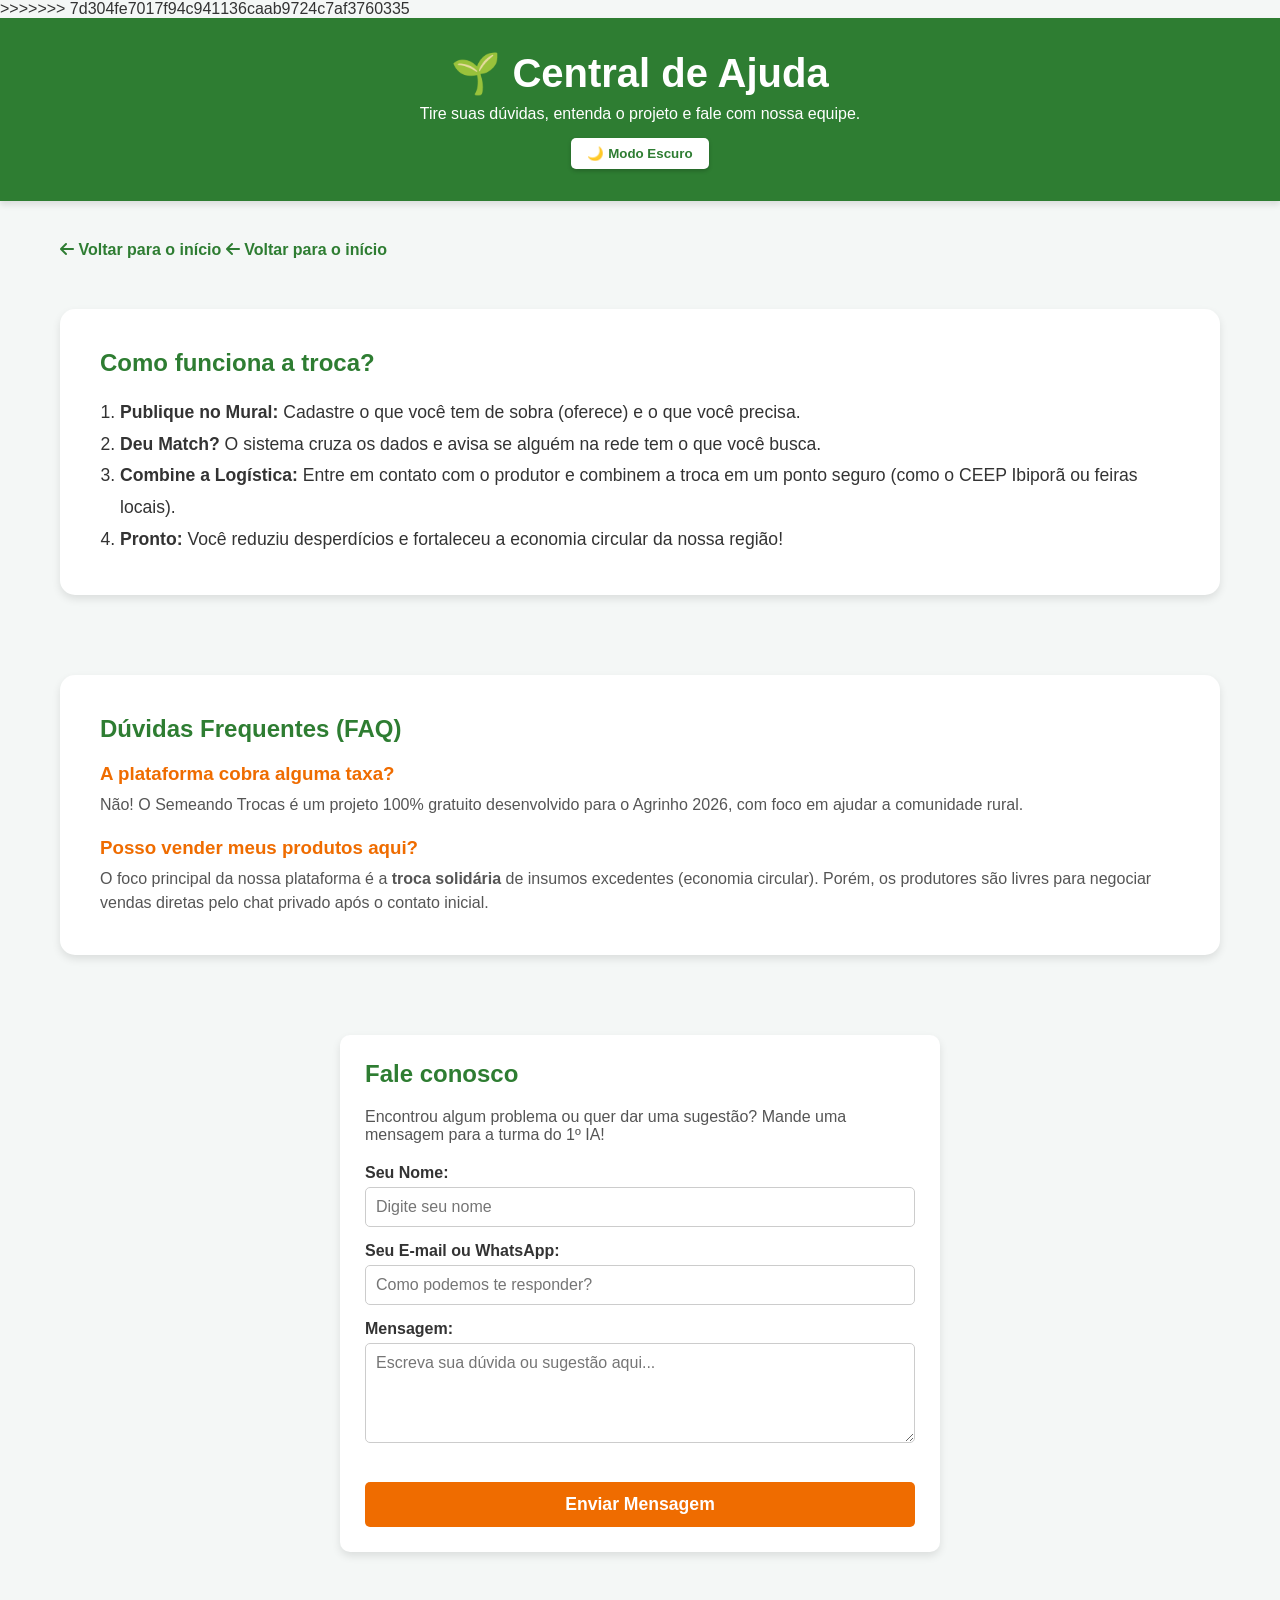
==== commit a768e46f: "Merge branch 'main' of https://github.com/figueirapaola-sketch/Projeto-Rafaelli-" ====
--- a/ajuda.html
+++ b/ajuda.html
@@ -5,14 +5,12 @@
     <meta charset="UTF-8">
     <meta name="viewport" content="width=device-width, initial-scale=1.0">
     <title>Ajuda - Semeando Trocas</title>
-<<<<<<< HEAD
-    
+
     <link rel="stylesheet" href="CSS/style.css">
-=======
 
     <link rel="stylesheet" href="../assets/css/style.css">
     <link rel="stylesheet" href="style.css">
->>>>>>> 7d304fe7017f94c941136caab9724c7af3760335
+    >>>>>>> 7d304fe7017f94c941136caab9724c7af3760335
     <link rel="stylesheet" href="https://cdnjs.cloudflare.com/ajax/libs/font-awesome/6.4.0/css/all.min.css">
 </head>
 
@@ -77,35 +75,31 @@
                 mensagem para a turma do 1º IA!</p>
 
             <form action="../index.html" method="GET">
-            <form action="index.html" method="GET">
-                <div class="grupo-form">
-                    <label for="nome-contato">Seu Nome:</label>
-                    <input type="text" id="nome-contato" required placeholder="Digite seu nome">
-                </div>
-                <div class="grupo-form">
-                    <label for="email-contato">Seu E-mail ou WhatsApp:</label>
-                    <input type="text" id="email-contato" required placeholder="Como podemos te responder?">
-                </div>
-                <div class="grupo-form">
-                    <label for="mensagem">Mensagem:</label>
-                    <!-- Usando um textarea limpo -->
-                    <textarea id="mensagem" required placeholder="Escreva sua dúvida ou sugestão aqui..."
-                        style="width: 100%; padding: 10px; border: 1px solid #ccc; border-radius: 5px; font-size: 1rem; min-height: 100px; font-family: inherit;"></textarea>
-                </div>
-                <button type="submit" class="btn-cadastrar mt-20"
-                    onclick="alert('Mensagem enviada com sucesso! Nossa equipe do 1º IA responderá em breve.')">Enviar
-                    Mensagem</button>
-            </form>
+                <form action="index.html" method="GET">
+                    <div class="grupo-form">
+                        <label for="nome-contato">Seu Nome:</label>
+                        <input type="text" id="nome-contato" required placeholder="Digite seu nome">
+                    </div>
+                    <div class="grupo-form">
+                        <label for="email-contato">Seu E-mail ou WhatsApp:</label>
+                        <input type="text" id="email-contato" required placeholder="Como podemos te responder?">
+                    </div>
+                    <div class="grupo-form">
+                        <label for="mensagem">Mensagem:</label>
+                        <!-- Usando um textarea limpo -->
+                        <textarea id="mensagem" required placeholder="Escreva sua dúvida ou sugestão aqui..."
+                            style="width: 100%; padding: 10px; border: 1px solid #ccc; border-radius: 5px; font-size: 1rem; min-height: 100px; font-family: inherit;"></textarea>
+                    </div>
+                    <button type="submit" class="btn-cadastrar mt-20"
+                        onclick="alert('Mensagem enviada com sucesso! Nossa equipe do 1º IA responderá em breve.')">Enviar
+                        Mensagem</button>
+                </form>
         </section>
 
     </div>
 
-<<<<<<< HEAD
+
     <script src="JS/script.js"></script>
-=======
-    <script src="../assets/js/script.js"></script>
-    <script src="script.js"></script>
->>>>>>> 7d304fe7017f94c941136caab9724c7af3760335
 </body>
 
 </html>
--- a/style.css
+++ b/style.css
@@ -0,0 +1,881 @@
+/* ==========================================
+   1. RESET E BASE
+   ========================================== */
+* {
+    margin: 0;
+    padding: 0;
+    box-sizing: border-box;
+    font-family: 'Segoe UI', Tahoma, Geneva, Verdana, sans-serif;
+}
+
+html {
+    scroll-behavior: smooth; /* Rolagem suave para o botão voltar ao topo */
+}
+
+body {
+    background-color: #f4f7f6;
+    color: #333;
+    transition: background-color 0.3s, color 0.3s;
+}
+
+header {
+    background-color: #2e7d32;
+    color: white;
+    text-align: center;
+    padding: 2rem 1rem;
+    box-shadow: 0 4px 6px rgba(0,0,0,0.1);
+}
+
+header h1 {
+    font-size: 2.5rem;
+    margin-bottom: 0.5rem;
+}
+
+.container {
+    display: flex;
+    flex-wrap: wrap;
+    max-width: 1200px;
+    margin: 20px auto;
+    padding: 0 20px;
+    gap: 30px;
+}
+
+/* ==========================================
+   2. CLASSES AUXILIARES E ELEMENTOS GERAIS
+   ========================================== */
+#btn-dark-mode {
+    margin-top: 15px;
+    padding: 8px 16px;
+    border-radius: 5px;
+    cursor: pointer;
+    border: none;
+    font-weight: bold;
+    background-color: #ffffff;
+    color: #2e7d32;
+    box-shadow: 0 2px 4px rgba(0,0,0,0.2);
+    transition: background 0.3s;
+}
+
+#btn-dark-mode:hover {
+    background-color: #e8f5e9;
+}
+
+.lista-metas {
+    margin-top: 10px;
+    padding-left: 20px;
+}
+
+/* Espaçamentos do Rodapé (substituindo o CSS inline) */
+.espaco-medio {
+    margin-top: 15px;
+}
+
+.espaco-pequeno {
+    margin-top: 5px;
+}
+
+.texto-credito {
+    font-size: 0.9rem;
+    color: #a0aec0;
+}
+
+/* ==========================================
+   3. SEÇÃO: SOBRE O PROJETO (GUIAS/TABS)
+   ========================================== */
+.area-sobre {
+    display: flex;
+    width: 100%;
+    gap: 50px;
+    background: white;
+    padding: 60px;
+    border-radius: 15px;
+    box-shadow: 0 4px 8px rgba(0,0,0,0.1);
+    margin-bottom: 50px;
+    align-items: stretch;
+    min-height: 85vh;
+}
+
+.sobre-imagem {
+    flex: 1;
+}
+
+.sobre-imagem img {
+    width: 100%;
+    border-radius: 10px;
+    object-fit: cover;
+    height: 55vh;
+    box-shadow: 0 4px 10px rgba(0,0,0,0.15);
+}
+
+.sobre-tabs {
+    flex: 1.5;
+}
+
+.tabs-header {
+    display: flex;
+    background: #e0e0e0;
+    border-radius: 5px;
+    overflow: hidden;
+    margin-bottom: 20px;
+}
+
+.tab-btn {
+    flex: 1;
+    padding: 12px;
+    border: none;
+    background: transparent;
+    cursor: pointer;
+    font-weight: bold;
+    color: #555;
+    font-size: 1rem;
+    transition: all 0.3s ease;
+}
+
+.tab-btn:hover {
+    background: #d5d5d5;
+}
+
+.tab-btn.active {
+    background: white;
+    color: #2e7d32;
+    border-top: 3px solid #2e7d32;
+}
+
+.tabs-body {
+    min-height: 250px;
+    display: flex;
+    flex-direction: column;
+}
+
+.tab-content {
+    display: none;
+    animation: fadeIn 0.4s ease-in-out;
+}
+
+.tab-content h3 {
+    color: #2e7d32;
+    margin-bottom: 15px;
+}
+
+.tab-content p, .tab-content ul {
+    line-height: 1.6;
+    color: #444;
+}
+
+.tab-content.active {
+    display: block;
+}
+
+@keyframes fadeIn {
+    from { opacity: 0; transform: translateY(5px); }
+    to { opacity: 1; transform: translateY(0); }
+}
+
+/* ==========================================
+   4. SEÇÃO: LOGÍSTICA E REGIÕES
+   ========================================== */
+.area-regioes {
+    display: flex;
+    width: 100%;
+    background-color: #0b4f36;
+    color: white;
+    padding: 60px;
+    border-radius: 15px;
+    box-shadow: 0 10px 20px rgba(0,0,0,0.15);
+    margin-bottom: 50px;
+    gap: 50px;
+    align-items: center;
+}
+
+.regioes-texto {
+    flex: 1;
+}
+
+.subtitulo-regiao {
+    color: #4ade80;
+    font-weight: bold;
+    margin-bottom: 15px;
+    font-size: 1.1rem;
+}
+
+.regioes-texto h2 {
+    font-size: 3rem;
+    line-height: 1.1;
+    margin-bottom: 30px;
+}
+
+.destaque-verde {
+    color: #4ade80;
+}
+
+.btn-regiao {
+    background-color: white;
+    color: #0b4f36;
+    padding: 15px 30px;
+    border: none;
+    border-radius: 8px;
+    font-size: 1.1rem;
+    font-weight: bold;
+    cursor: pointer;
+    transition: background 0.3s, transform 0.2s;
+}
+
+.btn-regiao:hover {
+    background-color: #e0e0e0;
+    transform: scale(1.05);
+}
+
+.regioes-lista {
+    flex: 1.2;
+    display: flex;
+    flex-direction: column;
+}
+
+.item-regiao {
+    padding: 20px 0;
+    border-bottom: 1px solid rgba(255, 255, 255, 0.2);
+}
+
+/* Remove a linha debaixo do último item (substituindo o CSS inline) */
+.item-regiao.sem-borda {
+    border-bottom: none;
+}
+
+.item-regiao h3 {
+    color: #4ade80;
+    font-size: 1.3rem;
+    margin-bottom: 10px;
+    display: flex;
+    align-items: center;
+    gap: 10px;
+}
+
+.item-regiao p {
+    color: #e2e8f0;
+    line-height: 1.5;
+    font-size: 1.05rem;
+    padding-left: 32px;
+}
+
+/* ==========================================
+   5. ÁREA DE CADASTRO E MURAL
+   ========================================== */
+.area-cadastro {
+    flex: 1;
+    min-width: 300px;
+    background: white;
+    padding: 25px;
+    border-radius: 10px;
+    box-shadow: 0 4px 8px rgba(0,0,0,0.1);
+    height: fit-content;
+}
+
+.area-cadastro h2 {
+    margin-bottom: 20px;
+    color: #2e7d32;
+}
+
+.grupo-form {
+    margin-bottom: 15px;
+}
+
+.grupo-form label {
+    display: block;
+    margin-bottom: 5px;
+    font-weight: bold;
+}
+
+.grupo-form input {
+    width: 100%;
+    padding: 10px;
+    border: 1px solid #ccc;
+    border-radius: 5px;
+    font-size: 1rem;
+}
+
+.btn-cadastrar {
+    width: 100%;
+    padding: 12px;
+    background-color: #ef6c00;
+    color: white;
+    border: none;
+    border-radius: 5px;
+    font-size: 1.1rem;
+    font-weight: bold;
+    cursor: pointer;
+    transition: background 0.3s;
+}
+
+.btn-cadastrar:hover {
+    background-color: #e65100;
+}
+
+.area-mural {
+    flex: 2;
+    min-width: 300px;
+    min-height: 75vh; /* Faz o mural ocupar pelo menos 75% da altura da tela */
+}
+
+.titulo-mural {
+    margin-bottom: 20px;
+    color: #333;
+}
+
+.mural-grid {
+    display: grid;
+    grid-template-columns: repeat(auto-fit, minmax(280px, 1fr));
+    gap: 20px;
+}
+
+.card {
+    background: white;
+    border-radius: 10px;
+    box-shadow: 0 4px 8px rgba(0,0,0,0.1);
+    overflow: hidden;
+    display: flex;
+    flex-direction: column;
+    border-left: 5px solid #2e7d32;
+}
+
+.card-header { padding: 15px 15px 0 15px; }
+
+.badge {
+    padding: 5px 10px;
+    color: white;
+    font-size: 0.8rem;
+    font-weight: bold;
+    border-radius: 15px;
+    display: inline-block;
+    margin-right: 5px;
+    margin-bottom: 10px;
+}
+
+.badge.oferece { background-color: #2e7d32; }
+.badge.precisa { background-color: #ef6c00; }
+
+.card-body {
+    padding: 0 15px 15px 15px;
+    flex-grow: 1;
+}
+
+.card-body h3 {
+    margin-bottom: 10px;
+    font-size: 1.3rem;
+}
+
+.card-body p {
+    margin-bottom: 8px;
+    color: #555;
+}
+
+.card-footer {
+    padding: 15px;
+    background-color: #f9f9f9;
+    border-top: 1px solid #eee;
+    text-align: center;
+}
+
+.btn-trocar {
+    background-color: transparent;
+    color: #0277bd;
+    border: 1px solid #0277bd;
+    padding: 8px 15px;
+    border-radius: 5px;
+    cursor: pointer;
+    font-weight: bold;
+    transition: all 0.3s;
+}
+
+.btn-trocar:hover {
+    background-color: #0277bd;
+    color: white;
+}
+
+/* ==========================================
+   6. MODAL DE BOAS VINDAS (POP-UP)
+   ========================================== */
+.modal-overlay {
+    position: fixed;
+    top: 0; left: 0; width: 100%; height: 100%;
+    background-color: rgba(0, 0, 0, 0.7);
+    display: flex;
+    justify-content: center;
+    align-items: center;
+    z-index: 1000;
+    opacity: 0;
+    visibility: hidden;
+    transition: opacity 0.4s ease;
+}
+
+.modal-overlay.mostrar {
+    opacity: 1;
+    visibility: visible;
+}
+
+.modal-conteudo {
+    background: white;
+    padding: 30px;
+    border-radius: 15px;
+    text-align: center;
+    max-width: 450px;
+    width: 90%;
+    box-shadow: 0 10px 25px rgba(0,0,0,0.3);
+    border-top: 8px solid #ef6c00;
+    transform: translateY(-20px);
+    transition: transform 0.4s ease;
+}
+
+.modal-overlay.mostrar .modal-conteudo { transform: translateY(0); }
+
+.modal-conteudo h2 { color: #2e7d32; margin-bottom: 10px; }
+
+.modal-conteudo input {
+    width: 100%;
+    padding: 12px;
+    margin: 20px 0;
+    border: 2px solid #ccc;
+    border-radius: 8px;
+    font-size: 1rem;
+}
+
+.modal-conteudo button {
+    background-color: #2e7d32;
+    color: white;
+    border: none;
+    padding: 12px 25px;
+    border-radius: 8px;
+    font-size: 1.1rem;
+    cursor: pointer;
+    font-weight: bold;
+    width: 100%;
+    transition: background 0.3s;
+}
+
+.modal-conteudo button:hover { background-color: #1b5e20; }
+
+/* ==========================================
+   7. RODAPÉ (FOOTER)
+   ========================================== */
+.rodape-principal {
+    background-color: #0b4f36;
+    color: #e2e8f0;
+    padding: 50px 20px 20px 20px;
+    margin-top: 50px;
+}
+
+.container-rodape {
+    max-width: 1200px;
+    margin: 0 auto;
+}
+
+.rodape-principal a {
+    color: #e2e8f0;
+    text-decoration: none;
+    transition: color 0.3s;
+}
+
+.rodape-principal a:hover {
+    color: #4ade80;
+}
+
+.rodape-topo {
+    display: flex;
+    justify-content: space-between;
+    align-items: center;
+    margin-bottom: 30px;
+}
+
+.rodape-logo h2 { color: white; font-size: 2rem; }
+
+.rodape-redes {
+    display: flex;
+    align-items: center;
+    gap: 20px;
+}
+
+.icones-redes {
+    display: flex;
+    gap: 15px;
+    font-size: 1.5rem;
+}
+
+.divisor-rodape {
+    border: none;
+    border-top: 1px solid rgba(255, 255, 255, 0.1);
+    margin: 30px 0;
+}
+
+.rodape-meio {
+    display: flex;
+    justify-content: space-between;
+    flex-wrap: wrap;
+    gap: 40px;
+}
+
+.rodape-coluna h3 {
+    color: white;
+    margin-bottom: 20px;
+    font-size: 1.2rem;
+}
+
+.info-projeto { flex: 2; min-width: 300px; }
+.info-projeto p { line-height: 1.6; color: #cbd5e1; }
+.links-rapidos, .links-ajuda { flex: 1; min-width: 150px; }
+.rodape-coluna ul { list-style: none; padding: 0; }
+.rodape-coluna ul li { margin-bottom: 12px; }
+
+.rodape-base {
+    display: flex;
+    justify-content: space-between;
+    align-items: center;
+    flex-wrap: wrap;
+    gap: 20px;
+    font-size: 0.9rem;
+    color: #a0aec0;
+}
+
+.rodape-marca {
+    display: flex;
+    align-items: center;
+    gap: 20px;
+}
+
+.btn-voltar-topo {
+    background-color: #166534;
+    color: white;
+    border: none;
+    width: 40px;
+    height: 40px;
+    border-radius: 50%;
+    font-size: 1.2rem;
+    cursor: pointer;
+    transition: background 0.3s, transform 0.2s;
+    display: flex;
+    justify-content: center;
+    align-items: center;
+}
+
+.btn-voltar-topo:hover {
+    background-color: #4ade80;
+    color: #0b4f36;
+    transform: translateY(-3px);
+}
+
+/* ==========================================
+   8. MODO ESCURO (DARK MODE)
+   ========================================== */
+body.dark-mode {
+    background-color: #121212;
+    color: #e0e0e0;
+}
+
+body.dark-mode .card, 
+body.dark-mode .area-cadastro,
+body.dark-mode .area-sobre {
+    background: #1e1e1e;
+    color: #e0e0e0;
+    box-shadow: 0 4px 8px rgba(255,255,255,0.05);
+}
+
+body.dark-mode h2, 
+body.dark-mode .card-body h3,
+body.dark-mode .titulo-mural,
+body.dark-mode .tab-content h3 {
+    color: #81c784; 
+}
+
+body.dark-mode .card-body p, 
+body.dark-mode .tab-content p,
+body.dark-mode .tab-content ul {
+    color: #bbb;
+}
+
+body.dark-mode .card-footer {
+    background-color: #2c2c2c;
+    border-top: 1px solid #444;
+}
+
+body.dark-mode .modal-conteudo {
+    background: #1e1e1e;
+    color: #e0e0e0;
+    border-color: #444;
+}
+
+body.dark-mode input {
+    background-color: #333;
+    color: white;
+    border: 1px solid #555;
+}
+
+body.dark-mode .tabs-header { background: #333; }
+body.dark-mode .tab-btn { color: #aaa; }
+body.dark-mode .tab-btn:hover { background: #444; }
+body.dark-mode .tab-btn.active { 
+    background: #1e1e1e; 
+    color: #81c784; 
+    border-top-color: #81c784; 
+}
+
+body.dark-mode #btn-dark-mode {
+    background-color: #1e1e1e;
+    color: #81c784;
+    border: 1px solid #444;
+}
+
+body.dark-mode #btn-dark-mode:hover {
+    background-color: #333;
+}
+
+/* ==========================================
+   9. RESPONSIVIDADE (MEDIA QUERIES)
+   ========================================== */
+@media (max-width: 768px) {
+    .container { flex-direction: column; }
+    .area-cadastro, .area-mural, .area-sobre { width: 100%; }
+    
+    .area-sobre { 
+        flex-direction: column; 
+        min-height: auto; 
+        padding: 30px; 
+    }
+    
+    .sobre-imagem img { height: auto; }
+    header h1 { font-size: 2rem; }
+
+    .area-regioes {
+    display: flex;
+    width: 100%;
+    background-color: #0b4f36;
+    color: white;
+    padding: 60px;
+    border-radius: 15px;
+    box-shadow: 0 10px 20px rgba(0,0,0,0.15);
+    margin-top: 10vh; /* Empurra a parte verde bem mais para baixo */
+    margin-bottom: 50px;
+    gap: 50px;
+    align-items: center;
+}
+    
+    .regioes-texto h2 { font-size: 2.2rem; }
+    .item-regiao p { padding-left: 0; }
+    .item-regiao h3 { justify-content: center; }
+
+    .rodape-topo, .rodape-meio, .rodape-base {
+        flex-direction: column;
+        text-align: center;
+        gap: 20px;
+    }
+}
+
+/* ==========================================
+   AJUSTE DE NAVEGAÇÃO DOS LINKS ÂNCORA
+   ========================================== */
+#sobre,
+#mural-trocas {
+    scroll-margin-top: 60px; /* Cria uma margem invisível no topo para o link não cortar o título */
+}
+
+
+/* ==========================================
+   10. PÁGINA DE CADASTRO (cadastro.html)
+   ========================================== */
+.container-cadastro {
+    justify-content: center;
+    margin-top: 50px;
+    min-height: 50vh;
+}
+
+.area-cadastro-pagina {
+    flex: none; /* Remove o comportamento flex padrão da página principal */
+    width: 100%;
+    max-width: 600px; /* Impede que o formulário fique largo demais */
+}
+
+.mt-20 {
+    margin-top: 20px;
+}
+
+.voltar-container {
+    text-align: center;
+    margin-top: 20px;
+}
+
+.link-voltar {
+    color: #2e7d32;
+    font-weight: bold;
+    text-decoration: none;
+    transition: color 0.3s;
+}
+
+.link-voltar:hover {
+    color: #1b5e20;
+    text-decoration: underline;
+}
+
+/* Ajuste do link de voltar para o Modo Escuro */
+body.dark-mode .link-voltar {
+    color: #81c784;
+}
+
+body.dark-mode .link-voltar:hover {
+    color: #a5d6a7;
+}
+
+/* ==========================================
+   11. PÁGINA DE AJUDA (ajuda.html)
+   ========================================== */
+.area-ajuda {
+    min-height: auto; /* Remove a altura gigante da página inicial */
+    padding: 40px;
+}
+
+.texto-ajuda {
+    width: 100%;
+}
+
+.pergunta-faq h3 {
+    margin-bottom: 8px;
+}
+
+.pergunta-faq p {
+    color: #555;
+    line-height: 1.5;
+}
+
+body.dark-mode .pergunta-faq p {
+    color: #bbb;
+}
+
+body.dark-mode textarea {
+    background-color: #333;
+    color: white;
+    border: 1px solid #555;
+}
+
+/* Garante que os links parem no enquadramento perfeito */
+#como-funciona, #faq, #fale-conosco {
+    scroll-margin-top: 40px;
+}
+
+/* ==========================================
+   12. STATUS: EM NEGOCIAÇÃO
+   ========================================== */
+.btn-negociacao {
+    background-color: #f59e0b; /* Laranja de espera */
+    color: white;
+    border-color: #f59e0b;
+    cursor: not-allowed;
+    opacity: 0.9;
+}
+
+.btn-negociacao:hover {
+    background-color: #f59e0b;
+    color: white;
+    transform: none; /* Remove o efeito de crescer */
+}
+
+/* =========================================
+   ESTILOS DAS NOTIFICAÇÕES E NOVOS BOTÕES
+========================================= */
+
+/* Botões do Mural quando a proposta já foi feita */
+.btn-em-analise {
+    background-color: #f39c12;
+    color: white;
+    border: none;
+    padding: 8px 12px;
+    border-radius: 5px;
+    cursor: default;
+    font-weight: bold;
+}
+
+.btn-cancelar {
+    background-color: #e74c3c;
+    color: white;
+    border: none;
+    padding: 8px 12px;
+    border-radius: 5px;
+    cursor: pointer;
+    margin-left: 5px;
+    font-weight: bold;
+    transition: background 0.3s;
+}
+
+.btn-cancelar:hover {
+    background-color: #c0392b;
+}
+
+/* Painel de Notificações */
+#painel-notificacoes {
+    margin: 20px auto;
+    max-width: 800px;
+    padding: 20px;
+    background-color: #f4f9f4;
+    border-radius: 10px;
+    box-shadow: 0 4px 8px rgba(0,0,0,0.1);
+}
+
+.titulo-notificacao {
+    color: #2d5a27;
+    border-bottom: 2px solid #4CAF50;
+    padding-bottom: 10px;
+    margin-top: 0;
+}
+
+.notificacao-vazia {
+    color: #666;
+    font-style: italic;
+}
+
+.card-notificacao {
+    border: 1px solid #cce5cc;
+    padding: 15px;
+    margin-top: 15px;
+    border-radius: 8px;
+    background-color: #ffffff;
+    display: flex;
+    justify-content: space-between;
+    align-items: center;
+    flex-wrap: wrap;
+    gap: 10px;
+}
+
+.texto-notificacao {
+    margin: 0;
+    color: #333;
+}
+
+.botoes-notificacao {
+    display: flex;
+    gap: 10px;
+}
+
+.btn-aceitar-notificacao {
+    background-color: #4CAF50;
+    color: white;
+    border: none;
+    padding: 8px 16px;
+    border-radius: 5px;
+    cursor: pointer;
+    font-weight: bold;
+    transition: background 0.3s;
+}
+
+.btn-aceitar-notificacao:hover {
+    background-color: #45a049;
+}
+
+.btn-recusar-notificacao {
+    background-color: #e53935;
+    color: white;
+    border: none;
+    padding: 8px 16px;
+    border-radius: 5px;
+    cursor: pointer;
+    font-weight: bold;
+    transition: background 0.3s;
+}
+
+.btn-recusar-notificacao:hover {
+    background-color: #c62828;
+}
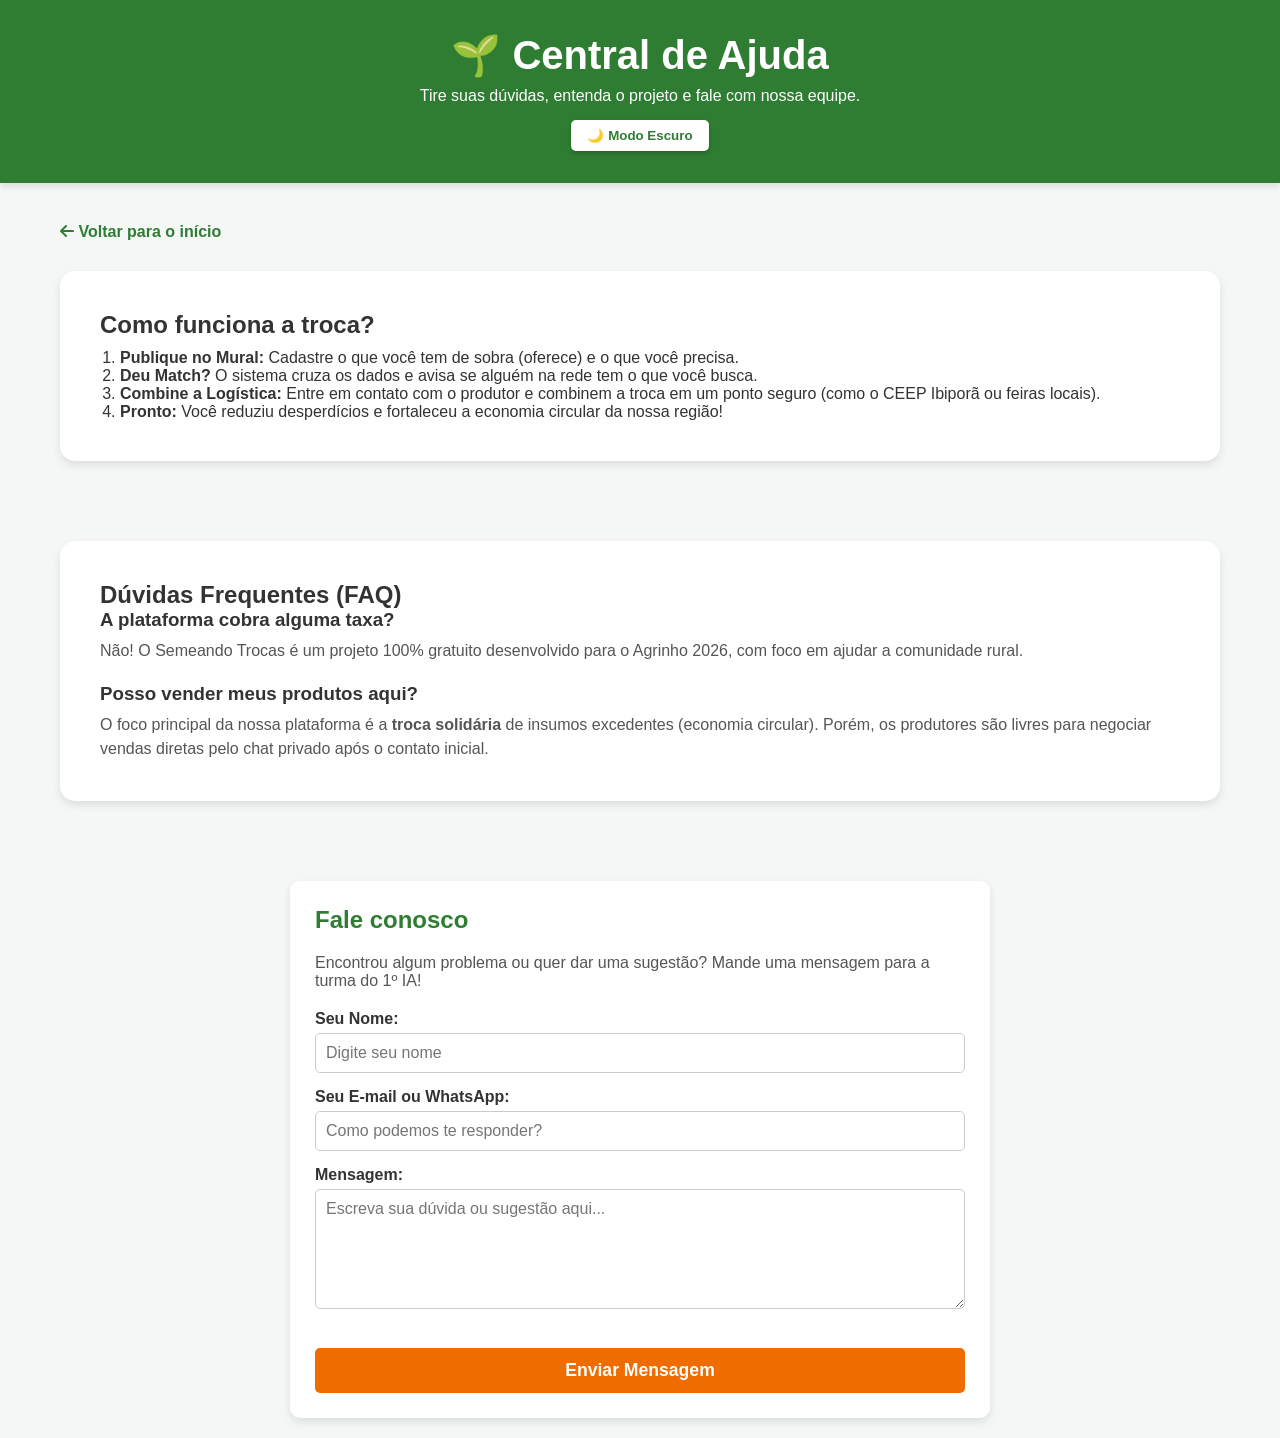
==== commit a56aac34: "Finalização do site com ajustes dos comentários." ====
--- a/ajuda.html
+++ b/ajuda.html
@@ -1,105 +1,81 @@
 <!DOCTYPE html>
 <html lang="pt-BR">
-
+ 
 <head>
     <meta charset="UTF-8">
     <meta name="viewport" content="width=device-width, initial-scale=1.0">
     <title>Ajuda - Semeando Trocas</title>
-
-    <link rel="stylesheet" href="CSS/style.css">
-
-    <link rel="stylesheet" href="../assets/css/style.css">
+ 
     <link rel="stylesheet" href="style.css">
-    >>>>>>> 7d304fe7017f94c941136caab9724c7af3760335
     <link rel="stylesheet" href="https://cdnjs.cloudflare.com/ajax/libs/font-awesome/6.4.0/css/all.min.css">
 </head>
-
+ 
 <body>
-
+ 
     <header>
         <h1>🌱 Central de Ajuda</h1>
         <p>Tire suas dúvidas, entenda o projeto e fale com nossa equipe.</p>
         <button id="btn-dark-mode">🌙 Modo Escuro</button>
     </header>
-
-    <div class="container" style="flex-direction: column;">
-
-        <!-- Link para voltar ao topo/início de forma fácil -->
-        <div class="voltar-container" style="text-align: left; width: 100%; margin-bottom: 20px;">
-            <a href="../index.html" class="link-voltar"><i class="fa-solid fa-arrow-left"></i> Voltar para o início</a>
+ 
+    <div class="container container-ajuda">
+ 
+        <div class="voltar-container">
             <a href="index.html" class="link-voltar"><i class="fa-solid fa-arrow-left"></i> Voltar para o início</a>
         </div>
-
-        <!-- SEÇÃO: Como funciona a troca -->
+ 
         <section id="como-funciona" class="area-sobre area-ajuda">
             <div class="texto-ajuda">
-                <h2 style="color: #2e7d32; margin-bottom: 20px;">Como funciona a troca?</h2>
-                <ol class="lista-metas" style="font-size: 1.1rem; line-height: 1.8;">
-                    <li><strong>Publique no Mural:</strong> Cadastre o que você tem de sobra (oferece) e o que você
-                        precisa.</li>
-                    <li><strong>Deu Match?</strong> O sistema cruza os dados e avisa se alguém na rede tem o que você
-                        busca.</li>
-                    <li><strong>Combine a Logística:</strong> Entre em contato com o produtor e combinem a troca em um
-                        ponto seguro (como o CEEP Ibiporã ou feiras locais).</li>
-                    <li><strong>Pronto:</strong> Você reduziu desperdícios e fortaleceu a economia circular da nossa
-                        região!</li>
+                <h2>Como funciona a troca?</h2>
+                <ol class="lista-metas">
+                    <li><strong>Publique no Mural:</strong> Cadastre o que você tem de sobra (oferece) e o que você precisa.</li>
+                    <li><strong>Deu Match?</strong> O sistema cruza os dados e avisa se alguém na rede tem o que você busca.</li>
+                    <li><strong>Combine a Logística:</strong> Entre em contato com o produtor e combinem a troca em um ponto seguro (como o CEEP Ibiporã ou feiras locais).</li>
+                    <li><strong>Pronto:</strong> Você reduziu desperdícios e fortaleceu a economia circular da nossa região!</li>
                 </ol>
             </div>
         </section>
-
-        <!-- SEÇÃO: Dúvidas Frequentes (FAQ) -->
+ 
         <section id="faq" class="area-sobre area-ajuda">
             <div class="texto-ajuda">
-                <h2 style="color: #2e7d32; margin-bottom: 20px;">Dúvidas Frequentes (FAQ)</h2>
-
+                <h2>Dúvidas Frequentes (FAQ)</h2>
+ 
                 <div class="pergunta-faq">
-                    <h3 style="color: #ef6c00;">A plataforma cobra alguma taxa?</h3>
-                    <p>Não! O Semeando Trocas é um projeto 100% gratuito desenvolvido para o Agrinho 2026, com foco em
-                        ajudar a comunidade rural.</p>
+                    <h3>A plataforma cobra alguma taxa?</h3>
+                    <p>Não! O Semeando Trocas é um projeto 100% gratuito desenvolvido para o Agrinho 2026, com foco em ajudar a comunidade rural.</p>
                 </div>
-
-                <div class="pergunta-faq" style="margin-top: 20px;">
-                    <h3 style="color: #ef6c00;">Posso vender meus produtos aqui?</h3>
-                    <p>O foco principal da nossa plataforma é a <strong>troca solidária</strong> de insumos excedentes
-                        (economia circular). Porém, os produtores são livres para negociar vendas diretas pelo chat
-                        privado após o contato inicial.</p>
+ 
+                <div class="pergunta-faq espacamento-faq">
+                    <h3>Posso vender meus produtos aqui?</h3>
+                    <p>O foco principal da nossa plataforma é a <strong>troca solidária</strong> de insumos excedentes (economia circular). Porém, os produtores são livres para negociar vendas diretas pelo chat privado após o contato inicial.</p>
                 </div>
             </div>
         </section>
-
-        <!-- SEÇÃO: Fale Conosco (Formulário) -->
-        <section id="fale-conosco" class="area-cadastro area-cadastro-pagina"
-            style="margin: 0 auto; margin-bottom: 50px;">
+ 
+        <section id="fale-conosco" class="area-cadastro area-cadastro-pagina sec-fale-conosco">
             <h2>Fale conosco</h2>
-            <p style="margin-bottom: 20px; color: #555;">Encontrou algum problema ou quer dar uma sugestão? Mande uma
-                mensagem para a turma do 1º IA!</p>
-
-            <form action="../index.html" method="GET">
-                <form action="index.html" method="GET">
-                    <div class="grupo-form">
-                        <label for="nome-contato">Seu Nome:</label>
-                        <input type="text" id="nome-contato" required placeholder="Digite seu nome">
-                    </div>
-                    <div class="grupo-form">
-                        <label for="email-contato">Seu E-mail ou WhatsApp:</label>
-                        <input type="text" id="email-contato" required placeholder="Como podemos te responder?">
-                    </div>
-                    <div class="grupo-form">
-                        <label for="mensagem">Mensagem:</label>
-                        <!-- Usando um textarea limpo -->
-                        <textarea id="mensagem" required placeholder="Escreva sua dúvida ou sugestão aqui..."
-                            style="width: 100%; padding: 10px; border: 1px solid #ccc; border-radius: 5px; font-size: 1rem; min-height: 100px; font-family: inherit;"></textarea>
-                    </div>
-                    <button type="submit" class="btn-cadastrar mt-20"
-                        onclick="alert('Mensagem enviada com sucesso! Nossa equipe do 1º IA responderá em breve.')">Enviar
-                        Mensagem</button>
-                </form>
+            <p class="subtitulo-fale-conosco">Encontrou algum problema ou quer dar uma sugestão? Mande uma mensagem para a turma do 1º IA!</p>
+ 
+            <form id="form-contato" action="index.html" method="GET">
+                <div class="grupo-form">
+                    <label for="nome-contato">Seu Nome:</label>
+                    <input type="text" id="nome-contato" required placeholder="Digite seu nome">
+                </div>
+                <div class="grupo-form">
+                    <label for="email-contato">Seu E-mail ou WhatsApp:</label>
+                    <input type="text" id="email-contato" required placeholder="Como podemos te responder?">
+                </div>
+                <div class="grupo-form">
+                    <label for="mensagem">Mensagem:</label>
+                    <textarea id="mensagem" class="campo-mensagem" required placeholder="Escreva sua dúvida ou sugestão aqui..."></textarea>
+                </div>
+                <button type="submit" class="btn-cadastrar mt-20">Enviar Mensagem</button>
+            </form>
         </section>
-
+ 
     </div>
-
-
-    <script src="JS/script.js"></script>
+ 
+    <script src="script.js"></script>
 </body>
-
+ 
 </html>
--- a/style.css
+++ b/style.css
@@ -1,881 +1,856 @@
-/* ==========================================
-   1. RESET E BASE
-   ========================================== */
-* {
-    margin: 0;
-    padding: 0;
-    box-sizing: border-box;
-    font-family: 'Segoe UI', Tahoma, Geneva, Verdana, sans-serif;
-}
-
-html {
-    scroll-behavior: smooth; /* Rolagem suave para o botão voltar ao topo */
-}
-
-body {
-    background-color: #f4f7f6;
-    color: #333;
-    transition: background-color 0.3s, color 0.3s;
-}
-
-header {
-    background-color: #2e7d32;
-    color: white;
-    text-align: center;
-    padding: 2rem 1rem;
-    box-shadow: 0 4px 6px rgba(0,0,0,0.1);
-}
-
-header h1 {
-    font-size: 2.5rem;
-    margin-bottom: 0.5rem;
-}
-
-.container {
-    display: flex;
-    flex-wrap: wrap;
-    max-width: 1200px;
-    margin: 20px auto;
-    padding: 0 20px;
-    gap: 30px;
-}
-
-/* ==========================================
-   2. CLASSES AUXILIARES E ELEMENTOS GERAIS
-   ========================================== */
-#btn-dark-mode {
-    margin-top: 15px;
-    padding: 8px 16px;
-    border-radius: 5px;
-    cursor: pointer;
-    border: none;
-    font-weight: bold;
-    background-color: #ffffff;
-    color: #2e7d32;
-    box-shadow: 0 2px 4px rgba(0,0,0,0.2);
-    transition: background 0.3s;
-}
-
-#btn-dark-mode:hover {
-    background-color: #e8f5e9;
-}
-
-.lista-metas {
-    margin-top: 10px;
-    padding-left: 20px;
-}
-
-/* Espaçamentos do Rodapé (substituindo o CSS inline) */
-.espaco-medio {
-    margin-top: 15px;
-}
-
-.espaco-pequeno {
-    margin-top: 5px;
-}
-
-.texto-credito {
-    font-size: 0.9rem;
-    color: #a0aec0;
-}
-
-/* ==========================================
-   3. SEÇÃO: SOBRE O PROJETO (GUIAS/TABS)
-   ========================================== */
-.area-sobre {
-    display: flex;
-    width: 100%;
-    gap: 50px;
-    background: white;
-    padding: 60px;
-    border-radius: 15px;
-    box-shadow: 0 4px 8px rgba(0,0,0,0.1);
-    margin-bottom: 50px;
-    align-items: stretch;
-    min-height: 85vh;
-}
-
-.sobre-imagem {
-    flex: 1;
-}
-
-.sobre-imagem img {
-    width: 100%;
-    border-radius: 10px;
-    object-fit: cover;
-    height: 55vh;
-    box-shadow: 0 4px 10px rgba(0,0,0,0.15);
-}
-
-.sobre-tabs {
-    flex: 1.5;
-}
-
-.tabs-header {
-    display: flex;
-    background: #e0e0e0;
-    border-radius: 5px;
-    overflow: hidden;
-    margin-bottom: 20px;
-}
-
-.tab-btn {
-    flex: 1;
-    padding: 12px;
-    border: none;
-    background: transparent;
-    cursor: pointer;
-    font-weight: bold;
-    color: #555;
-    font-size: 1rem;
-    transition: all 0.3s ease;
-}
-
-.tab-btn:hover {
-    background: #d5d5d5;
-}
-
-.tab-btn.active {
-    background: white;
-    color: #2e7d32;
-    border-top: 3px solid #2e7d32;
-}
-
-.tabs-body {
-    min-height: 250px;
-    display: flex;
-    flex-direction: column;
-}
-
-.tab-content {
-    display: none;
-    animation: fadeIn 0.4s ease-in-out;
-}
-
-.tab-content h3 {
-    color: #2e7d32;
-    margin-bottom: 15px;
-}
-
-.tab-content p, .tab-content ul {
-    line-height: 1.6;
-    color: #444;
-}
-
-.tab-content.active {
-    display: block;
-}
-
-@keyframes fadeIn {
-    from { opacity: 0; transform: translateY(5px); }
-    to { opacity: 1; transform: translateY(0); }
-}
-
-/* ==========================================
-   4. SEÇÃO: LOGÍSTICA E REGIÕES
-   ========================================== */
-.area-regioes {
-    display: flex;
-    width: 100%;
-    background-color: #0b4f36;
-    color: white;
-    padding: 60px;
-    border-radius: 15px;
-    box-shadow: 0 10px 20px rgba(0,0,0,0.15);
-    margin-bottom: 50px;
-    gap: 50px;
-    align-items: center;
-}
-
-.regioes-texto {
-    flex: 1;
-}
-
-.subtitulo-regiao {
-    color: #4ade80;
-    font-weight: bold;
-    margin-bottom: 15px;
-    font-size: 1.1rem;
-}
-
-.regioes-texto h2 {
-    font-size: 3rem;
-    line-height: 1.1;
-    margin-bottom: 30px;
-}
-
-.destaque-verde {
-    color: #4ade80;
-}
-
-.btn-regiao {
-    background-color: white;
-    color: #0b4f36;
-    padding: 15px 30px;
-    border: none;
-    border-radius: 8px;
-    font-size: 1.1rem;
-    font-weight: bold;
-    cursor: pointer;
-    transition: background 0.3s, transform 0.2s;
-}
-
-.btn-regiao:hover {
-    background-color: #e0e0e0;
-    transform: scale(1.05);
-}
-
-.regioes-lista {
-    flex: 1.2;
-    display: flex;
-    flex-direction: column;
-}
-
-.item-regiao {
-    padding: 20px 0;
-    border-bottom: 1px solid rgba(255, 255, 255, 0.2);
-}
-
-/* Remove a linha debaixo do último item (substituindo o CSS inline) */
-.item-regiao.sem-borda {
-    border-bottom: none;
-}
-
-.item-regiao h3 {
-    color: #4ade80;
-    font-size: 1.3rem;
-    margin-bottom: 10px;
-    display: flex;
-    align-items: center;
-    gap: 10px;
-}
-
-.item-regiao p {
-    color: #e2e8f0;
-    line-height: 1.5;
-    font-size: 1.05rem;
-    padding-left: 32px;
-}
-
-/* ==========================================
-   5. ÁREA DE CADASTRO E MURAL
-   ========================================== */
-.area-cadastro {
-    flex: 1;
-    min-width: 300px;
-    background: white;
-    padding: 25px;
-    border-radius: 10px;
-    box-shadow: 0 4px 8px rgba(0,0,0,0.1);
-    height: fit-content;
-}
-
-.area-cadastro h2 {
-    margin-bottom: 20px;
-    color: #2e7d32;
-}
-
-.grupo-form {
-    margin-bottom: 15px;
-}
-
-.grupo-form label {
-    display: block;
-    margin-bottom: 5px;
-    font-weight: bold;
-}
-
-.grupo-form input {
-    width: 100%;
-    padding: 10px;
-    border: 1px solid #ccc;
-    border-radius: 5px;
-    font-size: 1rem;
-}
-
-.btn-cadastrar {
-    width: 100%;
-    padding: 12px;
-    background-color: #ef6c00;
-    color: white;
-    border: none;
-    border-radius: 5px;
-    font-size: 1.1rem;
-    font-weight: bold;
-    cursor: pointer;
-    transition: background 0.3s;
-}
-
-.btn-cadastrar:hover {
-    background-color: #e65100;
-}
-
-.area-mural {
-    flex: 2;
-    min-width: 300px;
-    min-height: 75vh; /* Faz o mural ocupar pelo menos 75% da altura da tela */
-}
-
-.titulo-mural {
-    margin-bottom: 20px;
-    color: #333;
-}
-
-.mural-grid {
-    display: grid;
-    grid-template-columns: repeat(auto-fit, minmax(280px, 1fr));
-    gap: 20px;
-}
-
-.card {
-    background: white;
-    border-radius: 10px;
-    box-shadow: 0 4px 8px rgba(0,0,0,0.1);
-    overflow: hidden;
-    display: flex;
-    flex-direction: column;
-    border-left: 5px solid #2e7d32;
-}
-
-.card-header { padding: 15px 15px 0 15px; }
-
-.badge {
-    padding: 5px 10px;
-    color: white;
-    font-size: 0.8rem;
-    font-weight: bold;
-    border-radius: 15px;
-    display: inline-block;
-    margin-right: 5px;
-    margin-bottom: 10px;
-}
-
-.badge.oferece { background-color: #2e7d32; }
-.badge.precisa { background-color: #ef6c00; }
-
-.card-body {
-    padding: 0 15px 15px 15px;
-    flex-grow: 1;
-}
-
-.card-body h3 {
-    margin-bottom: 10px;
-    font-size: 1.3rem;
-}
-
-.card-body p {
-    margin-bottom: 8px;
-    color: #555;
-}
-
-.card-footer {
-    padding: 15px;
-    background-color: #f9f9f9;
-    border-top: 1px solid #eee;
-    text-align: center;
-}
-
-.btn-trocar {
-    background-color: transparent;
-    color: #0277bd;
-    border: 1px solid #0277bd;
-    padding: 8px 15px;
-    border-radius: 5px;
-    cursor: pointer;
-    font-weight: bold;
-    transition: all 0.3s;
-}
-
-.btn-trocar:hover {
-    background-color: #0277bd;
-    color: white;
-}
-
-/* ==========================================
-   6. MODAL DE BOAS VINDAS (POP-UP)
-   ========================================== */
-.modal-overlay {
-    position: fixed;
-    top: 0; left: 0; width: 100%; height: 100%;
-    background-color: rgba(0, 0, 0, 0.7);
-    display: flex;
-    justify-content: center;
-    align-items: center;
-    z-index: 1000;
-    opacity: 0;
-    visibility: hidden;
-    transition: opacity 0.4s ease;
-}
-
-.modal-overlay.mostrar {
-    opacity: 1;
-    visibility: visible;
-}
-
-.modal-conteudo {
-    background: white;
-    padding: 30px;
-    border-radius: 15px;
-    text-align: center;
-    max-width: 450px;
-    width: 90%;
-    box-shadow: 0 10px 25px rgba(0,0,0,0.3);
-    border-top: 8px solid #ef6c00;
-    transform: translateY(-20px);
-    transition: transform 0.4s ease;
-}
-
-.modal-overlay.mostrar .modal-conteudo { transform: translateY(0); }
-
-.modal-conteudo h2 { color: #2e7d32; margin-bottom: 10px; }
-
-.modal-conteudo input {
-    width: 100%;
-    padding: 12px;
-    margin: 20px 0;
-    border: 2px solid #ccc;
-    border-radius: 8px;
-    font-size: 1rem;
-}
-
-.modal-conteudo button {
-    background-color: #2e7d32;
-    color: white;
-    border: none;
-    padding: 12px 25px;
-    border-radius: 8px;
-    font-size: 1.1rem;
-    cursor: pointer;
-    font-weight: bold;
-    width: 100%;
-    transition: background 0.3s;
-}
-
-.modal-conteudo button:hover { background-color: #1b5e20; }
-
-/* ==========================================
-   7. RODAPÉ (FOOTER)
-   ========================================== */
-.rodape-principal {
-    background-color: #0b4f36;
-    color: #e2e8f0;
-    padding: 50px 20px 20px 20px;
-    margin-top: 50px;
-}
-
-.container-rodape {
-    max-width: 1200px;
-    margin: 0 auto;
-}
-
-.rodape-principal a {
-    color: #e2e8f0;
-    text-decoration: none;
-    transition: color 0.3s;
-}
-
-.rodape-principal a:hover {
-    color: #4ade80;
-}
-
-.rodape-topo {
-    display: flex;
-    justify-content: space-between;
-    align-items: center;
-    margin-bottom: 30px;
-}
-
-.rodape-logo h2 { color: white; font-size: 2rem; }
-
-.rodape-redes {
-    display: flex;
-    align-items: center;
-    gap: 20px;
-}
-
-.icones-redes {
-    display: flex;
-    gap: 15px;
-    font-size: 1.5rem;
-}
-
-.divisor-rodape {
-    border: none;
-    border-top: 1px solid rgba(255, 255, 255, 0.1);
-    margin: 30px 0;
-}
-
-.rodape-meio {
-    display: flex;
-    justify-content: space-between;
-    flex-wrap: wrap;
-    gap: 40px;
-}
-
-.rodape-coluna h3 {
-    color: white;
-    margin-bottom: 20px;
-    font-size: 1.2rem;
-}
-
-.info-projeto { flex: 2; min-width: 300px; }
-.info-projeto p { line-height: 1.6; color: #cbd5e1; }
-.links-rapidos, .links-ajuda { flex: 1; min-width: 150px; }
-.rodape-coluna ul { list-style: none; padding: 0; }
-.rodape-coluna ul li { margin-bottom: 12px; }
-
-.rodape-base {
-    display: flex;
-    justify-content: space-between;
-    align-items: center;
-    flex-wrap: wrap;
-    gap: 20px;
-    font-size: 0.9rem;
-    color: #a0aec0;
-}
-
-.rodape-marca {
-    display: flex;
-    align-items: center;
-    gap: 20px;
-}
-
-.btn-voltar-topo {
-    background-color: #166534;
-    color: white;
-    border: none;
-    width: 40px;
-    height: 40px;
-    border-radius: 50%;
-    font-size: 1.2rem;
-    cursor: pointer;
-    transition: background 0.3s, transform 0.2s;
-    display: flex;
-    justify-content: center;
-    align-items: center;
-}
-
-.btn-voltar-topo:hover {
-    background-color: #4ade80;
-    color: #0b4f36;
-    transform: translateY(-3px);
-}
-
-/* ==========================================
-   8. MODO ESCURO (DARK MODE)
-   ========================================== */
-body.dark-mode {
-    background-color: #121212;
-    color: #e0e0e0;
-}
-
-body.dark-mode .card, 
-body.dark-mode .area-cadastro,
-body.dark-mode .area-sobre {
-    background: #1e1e1e;
-    color: #e0e0e0;
-    box-shadow: 0 4px 8px rgba(255,255,255,0.05);
-}
-
-body.dark-mode h2, 
-body.dark-mode .card-body h3,
-body.dark-mode .titulo-mural,
-body.dark-mode .tab-content h3 {
-    color: #81c784; 
-}
-
-body.dark-mode .card-body p, 
-body.dark-mode .tab-content p,
-body.dark-mode .tab-content ul {
-    color: #bbb;
-}
-
-body.dark-mode .card-footer {
-    background-color: #2c2c2c;
-    border-top: 1px solid #444;
-}
-
-body.dark-mode .modal-conteudo {
-    background: #1e1e1e;
-    color: #e0e0e0;
-    border-color: #444;
-}
-
-body.dark-mode input {
-    background-color: #333;
-    color: white;
-    border: 1px solid #555;
-}
-
-body.dark-mode .tabs-header { background: #333; }
-body.dark-mode .tab-btn { color: #aaa; }
-body.dark-mode .tab-btn:hover { background: #444; }
-body.dark-mode .tab-btn.active { 
-    background: #1e1e1e; 
-    color: #81c784; 
-    border-top-color: #81c784; 
-}
-
-body.dark-mode #btn-dark-mode {
-    background-color: #1e1e1e;
-    color: #81c784;
-    border: 1px solid #444;
-}
-
-body.dark-mode #btn-dark-mode:hover {
-    background-color: #333;
-}
-
-/* ==========================================
-   9. RESPONSIVIDADE (MEDIA QUERIES)
-   ========================================== */
-@media (max-width: 768px) {
-    .container { flex-direction: column; }
-    .area-cadastro, .area-mural, .area-sobre { width: 100%; }
-    
-    .area-sobre { 
-        flex-direction: column; 
-        min-height: auto; 
-        padding: 30px; 
-    }
-    
-    .sobre-imagem img { height: auto; }
-    header h1 { font-size: 2rem; }
-
-    .area-regioes {
-    display: flex;
-    width: 100%;
-    background-color: #0b4f36;
-    color: white;
-    padding: 60px;
-    border-radius: 15px;
-    box-shadow: 0 10px 20px rgba(0,0,0,0.15);
-    margin-top: 10vh; /* Empurra a parte verde bem mais para baixo */
-    margin-bottom: 50px;
-    gap: 50px;
-    align-items: center;
-}
-    
-    .regioes-texto h2 { font-size: 2.2rem; }
-    .item-regiao p { padding-left: 0; }
-    .item-regiao h3 { justify-content: center; }
-
-    .rodape-topo, .rodape-meio, .rodape-base {
-        flex-direction: column;
-        text-align: center;
-        gap: 20px;
-    }
-}
-
-/* ==========================================
-   AJUSTE DE NAVEGAÇÃO DOS LINKS ÂNCORA
-   ========================================== */
-#sobre,
-#mural-trocas {
-    scroll-margin-top: 60px; /* Cria uma margem invisível no topo para o link não cortar o título */
-}
-
-
-/* ==========================================
-   10. PÁGINA DE CADASTRO (cadastro.html)
-   ========================================== */
-.container-cadastro {
-    justify-content: center;
-    margin-top: 50px;
-    min-height: 50vh;
-}
-
-.area-cadastro-pagina {
-    flex: none; /* Remove o comportamento flex padrão da página principal */
-    width: 100%;
-    max-width: 600px; /* Impede que o formulário fique largo demais */
-}
-
-.mt-20 {
-    margin-top: 20px;
-}
-
-.voltar-container {
-    text-align: center;
-    margin-top: 20px;
-}
-
-.link-voltar {
-    color: #2e7d32;
-    font-weight: bold;
-    text-decoration: none;
-    transition: color 0.3s;
-}
-
-.link-voltar:hover {
-    color: #1b5e20;
-    text-decoration: underline;
-}
-
-/* Ajuste do link de voltar para o Modo Escuro */
-body.dark-mode .link-voltar {
-    color: #81c784;
-}
-
-body.dark-mode .link-voltar:hover {
-    color: #a5d6a7;
-}
-
-/* ==========================================
-   11. PÁGINA DE AJUDA (ajuda.html)
-   ========================================== */
-.area-ajuda {
-    min-height: auto; /* Remove a altura gigante da página inicial */
-    padding: 40px;
-}
-
-.texto-ajuda {
-    width: 100%;
-}
-
-.pergunta-faq h3 {
-    margin-bottom: 8px;
-}
-
-.pergunta-faq p {
-    color: #555;
-    line-height: 1.5;
-}
-
-body.dark-mode .pergunta-faq p {
-    color: #bbb;
-}
-
-body.dark-mode textarea {
-    background-color: #333;
-    color: white;
-    border: 1px solid #555;
-}
-
-/* Garante que os links parem no enquadramento perfeito */
-#como-funciona, #faq, #fale-conosco {
-    scroll-margin-top: 40px;
-}
-
-/* ==========================================
-   12. STATUS: EM NEGOCIAÇÃO
-   ========================================== */
-.btn-negociacao {
-    background-color: #f59e0b; /* Laranja de espera */
-    color: white;
-    border-color: #f59e0b;
-    cursor: not-allowed;
-    opacity: 0.9;
-}
-
-.btn-negociacao:hover {
-    background-color: #f59e0b;
-    color: white;
-    transform: none; /* Remove o efeito de crescer */
-}
-
-/* =========================================
-   ESTILOS DAS NOTIFICAÇÕES E NOVOS BOTÕES
-========================================= */
-
-/* Botões do Mural quando a proposta já foi feita */
-.btn-em-analise {
-    background-color: #f39c12;
-    color: white;
-    border: none;
-    padding: 8px 12px;
-    border-radius: 5px;
-    cursor: default;
-    font-weight: bold;
-}
-
-.btn-cancelar {
-    background-color: #e74c3c;
-    color: white;
-    border: none;
-    padding: 8px 12px;
-    border-radius: 5px;
-    cursor: pointer;
-    margin-left: 5px;
-    font-weight: bold;
-    transition: background 0.3s;
-}
-
-.btn-cancelar:hover {
-    background-color: #c0392b;
-}
-
-/* Painel de Notificações */
-#painel-notificacoes {
-    margin: 20px auto;
-    max-width: 800px;
-    padding: 20px;
-    background-color: #f4f9f4;
-    border-radius: 10px;
-    box-shadow: 0 4px 8px rgba(0,0,0,0.1);
-}
-
-.titulo-notificacao {
-    color: #2d5a27;
-    border-bottom: 2px solid #4CAF50;
-    padding-bottom: 10px;
-    margin-top: 0;
-}
-
-.notificacao-vazia {
-    color: #666;
-    font-style: italic;
-}
-
-.card-notificacao {
-    border: 1px solid #cce5cc;
-    padding: 15px;
-    margin-top: 15px;
-    border-radius: 8px;
-    background-color: #ffffff;
-    display: flex;
-    justify-content: space-between;
-    align-items: center;
-    flex-wrap: wrap;
-    gap: 10px;
-}
-
-.texto-notificacao {
-    margin: 0;
-    color: #333;
-}
-
-.botoes-notificacao {
-    display: flex;
-    gap: 10px;
-}
-
-.btn-aceitar-notificacao {
-    background-color: #4CAF50;
-    color: white;
-    border: none;
-    padding: 8px 16px;
-    border-radius: 5px;
-    cursor: pointer;
-    font-weight: bold;
-    transition: background 0.3s;
-}
-
-.btn-aceitar-notificacao:hover {
-    background-color: #45a049;
-}
-
-.btn-recusar-notificacao {
-    background-color: #e53935;
-    color: white;
-    border: none;
-    padding: 8px 16px;
-    border-radius: 5px;
-    cursor: pointer;
-    font-weight: bold;
-    transition: background 0.3s;
-}
-
-.btn-recusar-notificacao:hover {
-    background-color: #c62828;
-}+/* ============================================================
+   SEMEANDO TROCAS — Folha de Estilos Principal
+   Projeto: Agrinho 2026
+   Turma: 1º IA — CEEP Ibiporã
+   Descrição: Estilos globais compartilhados entre index.html,
+              cadastro.html e ajuda.html
+   ============================================================ */
+
+
+/* ============================================================
+   1. RESET E BASE
+   Zera margens e paddings padrão do navegador, define a fonte
+   global e comportamentos base do documento.
+   ============================================================ */
+* {
+    margin: 0;
+    padding: 0;
+    box-sizing: border-box;
+    font-family: 'Segoe UI', Tahoma, Geneva, Verdana, sans-serif;
+}
+
+html {
+    scroll-behavior: smooth; /* Rolagem suave ao clicar em links âncora */
+}
+
+body {
+    background-color: #f4f7f6;
+    color: #333;
+    transition: background-color 0.3s, color 0.3s; /* Suaviza a transição para o modo escuro */
+}
+
+/* Cabeçalho principal presente em todas as páginas */
+header {
+    background-color: #2e7d32;
+    color: white;
+    text-align: center;
+    padding: 2rem 1rem;
+    box-shadow: 0 4px 6px rgba(0,0,0,0.1);
+}
+
+header h1 {
+    font-size: 2.5rem;
+    margin-bottom: 0.5rem;
+}
+
+/* Container flexível que centraliza e limita a largura do conteúdo */
+.container {
+    display: flex;
+    flex-wrap: wrap;
+    max-width: 1200px;
+    margin: 20px auto;
+    padding: 0 20px;
+    gap: 30px;
+}
+
+
+/* ============================================================
+   2. CLASSES AUXILIARES E ELEMENTOS GERAIS
+   Utilitários reutilizáveis em múltiplas seções e páginas.
+   ============================================================ */
+
+/* Botão de alternância entre modo claro e escuro */
+#btn-dark-mode {
+    margin-top: 15px;
+    padding: 8px 16px;
+    border-radius: 5px;
+    cursor: pointer;
+    border: none;
+    font-weight: bold;
+    background-color: #ffffff;
+    color: #2e7d32;
+    box-shadow: 0 2px 4px rgba(0,0,0,0.2);
+    transition: background 0.3s;
+}
+
+#btn-dark-mode:hover {
+    background-color: #e8f5e9;
+}
+
+/* Lista numerada usada na seção "Como Funciona" */
+.lista-metas {
+    margin-top: 10px;
+    padding-left: 20px;
+}
+
+/* Utilitários de espaçamento para o rodapé (evitam estilos inline) */
+.espaco-medio  { margin-top: 15px; }
+.espaco-pequeno { margin-top: 5px; }
+
+/* Texto de crédito em tom discreto */
+.texto-credito {
+    font-size: 0.9rem;
+    color: #a0aec0;
+}
+
+
+/* ============================================================
+   3. SEÇÃO: SOBRE O PROJETO (ABAS / TABS)
+   Layout de duas colunas com imagem e abas de conteúdo
+   usado na página inicial (index.html).
+   ============================================================ */
+.area-sobre {
+    display: flex;
+    width: 100%;
+    gap: 50px;
+    background: white;
+    padding: 60px;
+    border-radius: 15px;
+    box-shadow: 0 4px 8px rgba(0,0,0,0.1);
+    margin-bottom: 50px;
+    align-items: stretch;
+    min-height: 85vh;
+}
+
+/* Coluna da imagem ilustrativa */
+.sobre-imagem { flex: 1; }
+
+.sobre-imagem img {
+    width: 100%;
+    border-radius: 10px;
+    object-fit: cover;
+    height: 55vh;
+    box-shadow: 0 4px 10px rgba(0,0,0,0.15);
+}
+
+/* Coluna com as abas de informação */
+.sobre-tabs { flex: 1.5; }
+
+/* Barra de navegação das abas */
+.tabs-header {
+    display: flex;
+    background: #e0e0e0;
+    border-radius: 5px;
+    overflow: hidden;
+    margin-bottom: 20px;
+}
+
+.tab-btn {
+    flex: 1;
+    padding: 12px;
+    border: none;
+    background: transparent;
+    cursor: pointer;
+    font-weight: bold;
+    color: #555;
+    font-size: 1rem;
+    transition: all 0.3s ease;
+}
+
+.tab-btn:hover { background: #d5d5d5; }
+
+/* Aba ativa recebe destaque com borda superior verde */
+.tab-btn.active {
+    background: white;
+    color: #2e7d32;
+    border-top: 3px solid #2e7d32;
+}
+
+.tabs-body {
+    min-height: 250px;
+    display: flex;
+    flex-direction: column;
+}
+
+/* Painéis de conteúdo das abas — ocultos por padrão */
+.tab-content {
+    display: none;
+    animation: fadeIn 0.4s ease-in-out;
+}
+
+.tab-content h3      { color: #2e7d32; margin-bottom: 15px; }
+.tab-content p,
+.tab-content ul      { line-height: 1.6; color: #444; }
+
+/* Painel visível quando a aba está ativa */
+.tab-content.active  { display: block; }
+
+/* Animação de entrada suave para os painéis */
+@keyframes fadeIn {
+    from { opacity: 0; transform: translateY(5px); }
+    to   { opacity: 1; transform: translateY(0); }
+}
+
+
+/* ============================================================
+   4. SEÇÃO: LOGÍSTICA E REGIÕES ATENDIDAS
+   Bloco verde escuro com lista de regiões, usado em index.html.
+   ============================================================ */
+.area-regioes {
+    display: flex;
+    width: 100%;
+    background-color: #0b4f36;
+    color: white;
+    padding: 60px;
+    border-radius: 15px;
+    box-shadow: 0 10px 20px rgba(0,0,0,0.15);
+    margin-bottom: 50px;
+    gap: 50px;
+    align-items: center;
+}
+
+/* Coluna de texto com título e botão de ação */
+.regioes-texto { flex: 1; }
+
+.subtitulo-regiao {
+    color: #4ade80;
+    font-weight: bold;
+    margin-bottom: 15px;
+    font-size: 1.1rem;
+}
+
+.regioes-texto h2 {
+    font-size: 3rem;
+    line-height: 1.1;
+    margin-bottom: 30px;
+}
+
+/* Palavras em verde claro para destaque visual */
+.destaque-verde { color: #4ade80; }
+
+/* Botão de chamada para ação na seção de regiões */
+.btn-regiao {
+    background-color: white;
+    color: #0b4f36;
+    padding: 15px 30px;
+    border: none;
+    border-radius: 8px;
+    font-size: 1.1rem;
+    font-weight: bold;
+    cursor: pointer;
+    transition: background 0.3s, transform 0.2s;
+}
+
+.btn-regiao:hover {
+    background-color: #e0e0e0;
+    transform: scale(1.05);
+}
+
+/* Coluna com a lista de regiões */
+.regioes-lista {
+    flex: 1.2;
+    display: flex;
+    flex-direction: column;
+}
+
+/* Cada item de região separado por linha divisória */
+.item-regiao {
+    padding: 20px 0;
+    border-bottom: 1px solid rgba(255, 255, 255, 0.2);
+}
+
+/* Remove a linha do último item da lista (evita estilo inline) */
+.item-regiao.sem-borda { border-bottom: none; }
+
+.item-regiao h3 {
+    color: #4ade80;
+    font-size: 1.3rem;
+    margin-bottom: 10px;
+    display: flex;
+    align-items: center;
+    gap: 10px;
+}
+
+.item-regiao p {
+    color: #e2e8f0;
+    line-height: 1.5;
+    font-size: 1.05rem;
+    padding-left: 32px; /* Alinha o texto com o título após o ícone */
+}
+
+
+/* ============================================================
+   5. ÁREA DE CADASTRO RÁPIDO E MURAL DE TROCAS
+   Sidebar de cadastro e grid de cards usado em index.html.
+   ============================================================ */
+
+/* Card lateral de cadastro rápido */
+.area-cadastro {
+    flex: 1;
+    min-width: 300px;
+    background: white;
+    padding: 25px;
+    border-radius: 10px;
+    box-shadow: 0 4px 8px rgba(0,0,0,0.1);
+    height: fit-content;
+}
+
+.area-cadastro h2 {
+    margin-bottom: 20px;
+    color: #2e7d32;
+}
+
+/* Grupo de campo: label + input empilhados */
+.grupo-form          { margin-bottom: 15px; }
+.grupo-form label    { display: block; margin-bottom: 5px; font-weight: bold; }
+.grupo-form input    { width: 100%; padding: 10px; border: 1px solid #ccc; border-radius: 5px; font-size: 1rem; }
+
+/* Botão de envio de formulários (cadastro e contato) */
+.btn-cadastrar {
+    width: 100%;
+    padding: 12px;
+    background-color: #ef6c00;
+    color: white;
+    border: none;
+    border-radius: 5px;
+    font-size: 1.1rem;
+    font-weight: bold;
+    cursor: pointer;
+    transition: background 0.3s;
+}
+
+.btn-cadastrar:hover { background-color: #e65100; }
+
+/* Área principal do mural de trocas */
+.area-mural {
+    flex: 2;
+    min-width: 300px;
+    min-height: 75vh;
+}
+
+.titulo-mural {
+    margin-bottom: 20px;
+    color: #333;
+}
+
+/* Grade responsiva de cards de troca */
+.mural-grid {
+    display: grid;
+    grid-template-columns: repeat(auto-fit, minmax(280px, 1fr));
+    gap: 20px;
+}
+
+/* Card individual de oferta/necessidade */
+.card {
+    background: white;
+    border-radius: 10px;
+    box-shadow: 0 4px 8px rgba(0,0,0,0.1);
+    overflow: hidden;
+    display: flex;
+    flex-direction: column;
+    border-left: 5px solid #2e7d32; /* Destaque lateral verde */
+}
+
+.card-header { padding: 15px 15px 0 15px; }
+
+/* Etiquetas coloridas que indicam o tipo da oferta */
+.badge {
+    padding: 5px 10px;
+    color: white;
+    font-size: 0.8rem;
+    font-weight: bold;
+    border-radius: 15px;
+    display: inline-block;
+    margin-right: 5px;
+    margin-bottom: 10px;
+}
+
+.badge.oferece { background-color: #2e7d32; } /* Verde: produtor tem disponível */
+.badge.precisa { background-color: #ef6c00; } /* Laranja: produtor está buscando */
+
+.card-body {
+    padding: 0 15px 15px 15px;
+    flex-grow: 1;
+}
+
+.card-body h3  { margin-bottom: 10px; font-size: 1.3rem; }
+.card-body p   { margin-bottom: 8px; color: #555; }
+
+/* Rodapé do card com botão de ação */
+.card-footer {
+    padding: 15px;
+    background-color: #f9f9f9;
+    border-top: 1px solid #eee;
+    text-align: center;
+}
+
+/* Botão para iniciar uma proposta de troca */
+.btn-trocar {
+    background-color: transparent;
+    color: #0277bd;
+    border: 1px solid #0277bd;
+    padding: 8px 15px;
+    border-radius: 5px;
+    cursor: pointer;
+    font-weight: bold;
+    transition: all 0.3s;
+}
+
+.btn-trocar:hover {
+    background-color: #0277bd;
+    color: white;
+}
+
+
+/* ============================================================
+   6. MODAL DE BOAS-VINDAS
+   Pop-up exibido na primeira visita do usuário para
+   capturar o nome e personalizar a experiência.
+   ============================================================ */
+.modal-overlay {
+    position: fixed;
+    top: 0; left: 0; width: 100%; height: 100%;
+    background-color: rgba(0, 0, 0, 0.7);
+    display: flex;
+    justify-content: center;
+    align-items: center;
+    z-index: 1000;
+    opacity: 0;
+    visibility: hidden;
+    transition: opacity 0.4s ease;
+}
+
+/* Classe adicionada via JS para exibir o modal */
+.modal-overlay.mostrar {
+    opacity: 1;
+    visibility: visible;
+}
+
+.modal-conteudo {
+    background: white;
+    padding: 30px;
+    border-radius: 15px;
+    text-align: center;
+    max-width: 450px;
+    width: 90%;
+    box-shadow: 0 10px 25px rgba(0,0,0,0.3);
+    border-top: 8px solid #ef6c00;
+    transform: translateY(-20px);
+    transition: transform 0.4s ease;
+}
+
+/* Animação de descida ao abrir o modal */
+.modal-overlay.mostrar .modal-conteudo { transform: translateY(0); }
+
+.modal-conteudo h2     { color: #2e7d32; margin-bottom: 10px; }
+.modal-conteudo input  { width: 100%; padding: 12px; margin: 20px 0; border: 2px solid #ccc; border-radius: 8px; font-size: 1rem; }
+.modal-conteudo button { background-color: #2e7d32; color: white; border: none; padding: 12px 25px; border-radius: 8px; font-size: 1.1rem; cursor: pointer; font-weight: bold; width: 100%; transition: background 0.3s; }
+.modal-conteudo button:hover { background-color: #1b5e20; }
+
+
+/* ============================================================
+   7. RODAPÉ PRINCIPAL
+   Rodapé completo com logo, links de navegação, redes sociais
+   e créditos do projeto.
+   ============================================================ */
+.rodape-principal {
+    background-color: #0b4f36;
+    color: #e2e8f0;
+    padding: 50px 20px 20px 20px;
+    margin-top: 50px;
+}
+
+.container-rodape {
+    max-width: 1200px;
+    margin: 0 auto;
+}
+
+.rodape-principal a            { color: #e2e8f0; text-decoration: none; transition: color 0.3s; }
+.rodape-principal a:hover      { color: #4ade80; }
+
+/* Linha superior: logo + ícones de redes sociais */
+.rodape-topo {
+    display: flex;
+    justify-content: space-between;
+    align-items: center;
+    margin-bottom: 30px;
+}
+
+.rodape-logo h2  { color: white; font-size: 2rem; }
+.rodape-redes    { display: flex; align-items: center; gap: 20px; }
+.icones-redes    { display: flex; gap: 15px; font-size: 1.5rem; }
+
+/* Linha divisória sutil entre as seções do rodapé */
+.divisor-rodape  { border: none; border-top: 1px solid rgba(255, 255, 255, 0.1); margin: 30px 0; }
+
+/* Linha intermediária: informações do projeto e links rápidos */
+.rodape-meio {
+    display: flex;
+    justify-content: space-between;
+    flex-wrap: wrap;
+    gap: 40px;
+}
+
+.rodape-coluna h3   { color: white; margin-bottom: 20px; font-size: 1.2rem; }
+.info-projeto       { flex: 2; min-width: 300px; }
+.info-projeto p     { line-height: 1.6; color: #cbd5e1; }
+.links-rapidos,
+.links-ajuda        { flex: 1; min-width: 150px; }
+.rodape-coluna ul   { list-style: none; padding: 0; }
+.rodape-coluna ul li { margin-bottom: 12px; }
+
+/* Linha inferior: copyright e botão voltar ao topo */
+.rodape-base {
+    display: flex;
+    justify-content: space-between;
+    align-items: center;
+    flex-wrap: wrap;
+    gap: 20px;
+    font-size: 0.9rem;
+    color: #a0aec0;
+}
+
+.rodape-marca { display: flex; align-items: center; gap: 20px; }
+
+/* Botão circular para rolar de volta ao topo da página */
+.btn-voltar-topo {
+    background-color: #166534;
+    color: white;
+    border: none;
+    width: 40px;
+    height: 40px;
+    border-radius: 50%;
+    font-size: 1.2rem;
+    cursor: pointer;
+    transition: background 0.3s, transform 0.2s;
+    display: flex;
+    justify-content: center;
+    align-items: center;
+}
+
+.btn-voltar-topo:hover {
+    background-color: #4ade80;
+    color: #0b4f36;
+    transform: translateY(-3px);
+}
+
+
+/* ============================================================
+   8. MODO ESCURO (DARK MODE)
+   Sobrescreve cores base quando a classe .dark-mode é aplicada
+   ao <body> via JavaScript.
+   ============================================================ */
+body.dark-mode {
+    background-color: #121212;
+    color: #e0e0e0;
+}
+
+/* Superfícies de cards e seções no modo escuro */
+body.dark-mode .card,
+body.dark-mode .area-cadastro,
+body.dark-mode .area-sobre {
+    background: #1e1e1e;
+    color: #e0e0e0;
+    box-shadow: 0 4px 8px rgba(255,255,255,0.05);
+}
+
+/* Títulos em verde claro para manter contraste */
+body.dark-mode h2,
+body.dark-mode .card-body h3,
+body.dark-mode .titulo-mural,
+body.dark-mode .tab-content h3 { color: #81c784; }
+
+/* Textos secundários em tom suave */
+body.dark-mode .card-body p,
+body.dark-mode .tab-content p,
+body.dark-mode .tab-content ul  { color: #bbb; }
+
+/* Rodapé dos cards no modo escuro */
+body.dark-mode .card-footer      { background-color: #2c2c2c; border-top: 1px solid #444; }
+
+/* Modal adaptado ao modo escuro */
+body.dark-mode .modal-conteudo   { background: #1e1e1e; color: #e0e0e0; border-color: #444; }
+
+/* Campos de formulário com fundo escuro */
+body.dark-mode input             { background-color: #333; color: white; border: 1px solid #555; }
+body.dark-mode textarea          { background-color: #333; color: white; border: 1px solid #555; }
+
+/* Abas adaptadas ao modo escuro */
+body.dark-mode .tabs-header      { background: #333; }
+body.dark-mode .tab-btn          { color: #aaa; }
+body.dark-mode .tab-btn:hover    { background: #444; }
+body.dark-mode .tab-btn.active   { background: #1e1e1e; color: #81c784; border-top-color: #81c784; }
+
+/* Botão de alternância de tema no modo escuro */
+body.dark-mode #btn-dark-mode       { background-color: #1e1e1e; color: #81c784; border: 1px solid #444; }
+body.dark-mode #btn-dark-mode:hover { background-color: #333; }
+
+/* Links de voltar adaptados ao modo escuro */
+body.dark-mode .link-voltar         { color: #81c784; }
+body.dark-mode .link-voltar:hover   { color: #a5d6a7; }
+
+/* Parágrafos do FAQ adaptados ao modo escuro */
+body.dark-mode .pergunta-faq p      { color: #bbb; }
+
+
+/* ============================================================
+   9. RESPONSIVIDADE
+   Ajustes de layout para telas menores que 768px (mobile).
+   ============================================================ */
+@media (max-width: 768px) {
+    /* Empilha os elementos do container verticalmente */
+    .container { flex-direction: column; }
+    .area-cadastro, .area-mural, .area-sobre { width: 100%; }
+
+    /* Seção "Sobre" vira coluna única no mobile */
+    .area-sobre {
+        flex-direction: column;
+        min-height: auto;
+        padding: 30px;
+    }
+
+    .sobre-imagem img { height: auto; }
+    header h1         { font-size: 2rem; }
+
+    /* Seção de regiões no mobile */
+    .area-regioes {
+        display: flex;
+        width: 100%;
+        background-color: #0b4f36;
+        color: white;
+        padding: 60px;
+        border-radius: 15px;
+        box-shadow: 0 10px 20px rgba(0,0,0,0.15);
+        margin-top: 10vh;
+        margin-bottom: 50px;
+        gap: 50px;
+        align-items: center;
+    }
+
+    .regioes-texto h2         { font-size: 2.2rem; }
+    .item-regiao p            { padding-left: 0; }
+    .item-regiao h3           { justify-content: center; }
+
+    /* Rodapé empilhado em coluna única no mobile */
+    .rodape-topo,
+    .rodape-meio,
+    .rodape-base              { flex-direction: column; text-align: center; gap: 20px; }
+}
+
+
+/* ============================================================
+   ANCORAGEM DE SEÇÕES
+   Garante que o conteúdo não fique oculto pelo header fixo
+   ao navegar por links âncora internos.
+   ============================================================ */
+#sobre,
+#mural-trocas                { scroll-margin-top: 60px; }
+
+#como-funciona,
+#faq,
+#fale-conosco                { scroll-margin-top: 40px; }
+
+
+/* ============================================================
+   10. PÁGINA DE CADASTRO (cadastro.html)
+   Sobrescreve o layout padrão do container para centralizar
+   o formulário de cadastro de produtor.
+   ============================================================ */
+
+/* Container centralizado da página de cadastro */
+.container-cadastro {
+    justify-content: center;
+    margin-top: 50px;
+    min-height: 50vh;
+}
+
+/* Formulário com largura máxima definida, sem crescimento flex */
+.area-cadastro-pagina {
+    flex: none;
+    width: 100%;
+    max-width: 600px;
+}
+
+/* Utilitário de margem superior de 20px */
+.mt-20 { margin-top: 20px; }
+
+/* Container do link de voltar, centralizado */
+.voltar-container {
+    text-align: center;
+    margin-top: 20px;
+}
+
+/* Link de retorno à página anterior */
+.link-voltar {
+    color: #2e7d32;
+    font-weight: bold;
+    text-decoration: none;
+    transition: color 0.3s;
+}
+
+.link-voltar:hover {
+    color: #1b5e20;
+    text-decoration: underline;
+}
+
+
+/* ============================================================
+   11. PÁGINA DE AJUDA (ajuda.html)
+   Ajustes específicos para a central de ajuda: FAQ,
+   como funciona e formulário de contato.
+   ============================================================ */
+
+/* Remove a altura mínima grande herdada de .area-sobre */
+.area-ajuda {
+    min-height: auto;
+    padding: 40px;
+}
+
+/* Texto da ajuda ocupa toda a largura disponível */
+.texto-ajuda { width: 100%; }
+
+/* Espaçamento interno das perguntas do FAQ */
+.pergunta-faq h3 { margin-bottom: 8px; }
+.pergunta-faq p  { color: #555; line-height: 1.5; }
+
+/* Espaçamento extra entre perguntas do FAQ */
+.espacamento-faq { margin-top: 20px; }
+
+/* Subtítulo da seção Fale Conosco */
+.subtitulo-fale-conosco {
+    color: #555;
+    margin-bottom: 20px;
+}
+
+/* Seção Fale Conosco com largura total */
+.sec-fale-conosco {
+    width: 100%;
+    max-width: 700px;
+    margin: 0 auto;
+}
+
+/* Estilo do textarea do formulário de contato */
+.campo-mensagem {
+    width: 100%;
+    padding: 10px;
+    border: 1px solid #ccc;
+    border-radius: 5px;
+    font-size: 1rem;
+    min-height: 120px;
+    resize: vertical;
+    font-family: inherit;
+}
+
+
+/* ============================================================
+   12. STATUS: EM NEGOCIAÇÃO
+   Estilo do botão quando uma troca já está em andamento,
+   bloqueando novas propostas para aquele item.
+   ============================================================ */
+
+/* Botão desabilitado — indica troca em negociação */
+.btn-negociacao {
+    background-color: #f59e0b;
+    color: white;
+    border-color: #f59e0b;
+    cursor: not-allowed;
+    opacity: 0.9;
+}
+
+.btn-negociacao:hover {
+    background-color: #f59e0b;
+    color: white;
+    transform: none; /* Remove o efeito hover padrão */
+}
+
+
+/* ============================================================
+   13. SISTEMA DE NOTIFICAÇÕES E PROPOSTAS
+   Estilos do painel de notificações e botões de ação
+   para aceitar, recusar ou cancelar propostas de troca.
+   ============================================================ */
+
+/* Botão exibido no card quando a proposta já foi enviada */
+.btn-em-analise {
+    background-color: #f39c12;
+    color: white;
+    border: none;
+    padding: 8px 12px;
+    border-radius: 5px;
+    cursor: default;
+    font-weight: bold;
+}
+
+/* Botão para cancelar uma proposta já enviada */
+.btn-cancelar {
+    background-color: #e74c3c;
+    color: white;
+    border: none;
+    padding: 8px 12px;
+    border-radius: 5px;
+    cursor: pointer;
+    margin-left: 5px;
+    font-weight: bold;
+    transition: background 0.3s;
+}
+
+.btn-cancelar:hover { background-color: #c0392b; }
+
+/* Painel central de notificações recebidas */
+#painel-notificacoes {
+    margin: 20px auto;
+    max-width: 800px;
+    padding: 20px;
+    background-color: #f4f9f4;
+    border-radius: 10px;
+    box-shadow: 0 4px 8px rgba(0,0,0,0.1);
+}
+
+/* Título do painel com linha divisória verde */
+.titulo-notificacao {
+    color: #2d5a27;
+    border-bottom: 2px solid #4CAF50;
+    padding-bottom: 10px;
+    margin-top: 0;
+}
+
+/* Texto exibido quando não há notificações */
+.notificacao-vazia {
+    color: #666;
+    font-style: italic;
+}
+
+/* Card individual de notificação de proposta recebida */
+.card-notificacao {
+    border: 1px solid #cce5cc;
+    padding: 15px;
+    margin-top: 15px;
+    border-radius: 8px;
+    background-color: #ffffff;
+    display: flex;
+    justify-content: space-between;
+    align-items: center;
+    flex-wrap: wrap;
+    gap: 10px;
+}
+
+.texto-notificacao  { margin: 0; color: #333; }
+.botoes-notificacao { display: flex; gap: 10px; }
+
+/* Botão para aceitar uma proposta de troca recebida */
+.btn-aceitar-notificacao {
+    background-color: #4CAF50;
+    color: white;
+    border: none;
+    padding: 8px 16px;
+    border-radius: 5px;
+    cursor: pointer;
+    font-weight: bold;
+    transition: background 0.3s;
+}
+
+.btn-aceitar-notificacao:hover { background-color: #45a049; }
+
+/* Botão para recusar uma proposta de troca recebida */
+.btn-recusar-notificacao {
+    background-color: #e53935;
+    color: white;
+    border: none;
+    padding: 8px 16px;
+    border-radius: 5px;
+    cursor: pointer;
+    font-weight: bold;
+    transition: background 0.3s;
+}
+
+.btn-recusar-notificacao:hover { background-color: #c62828; }
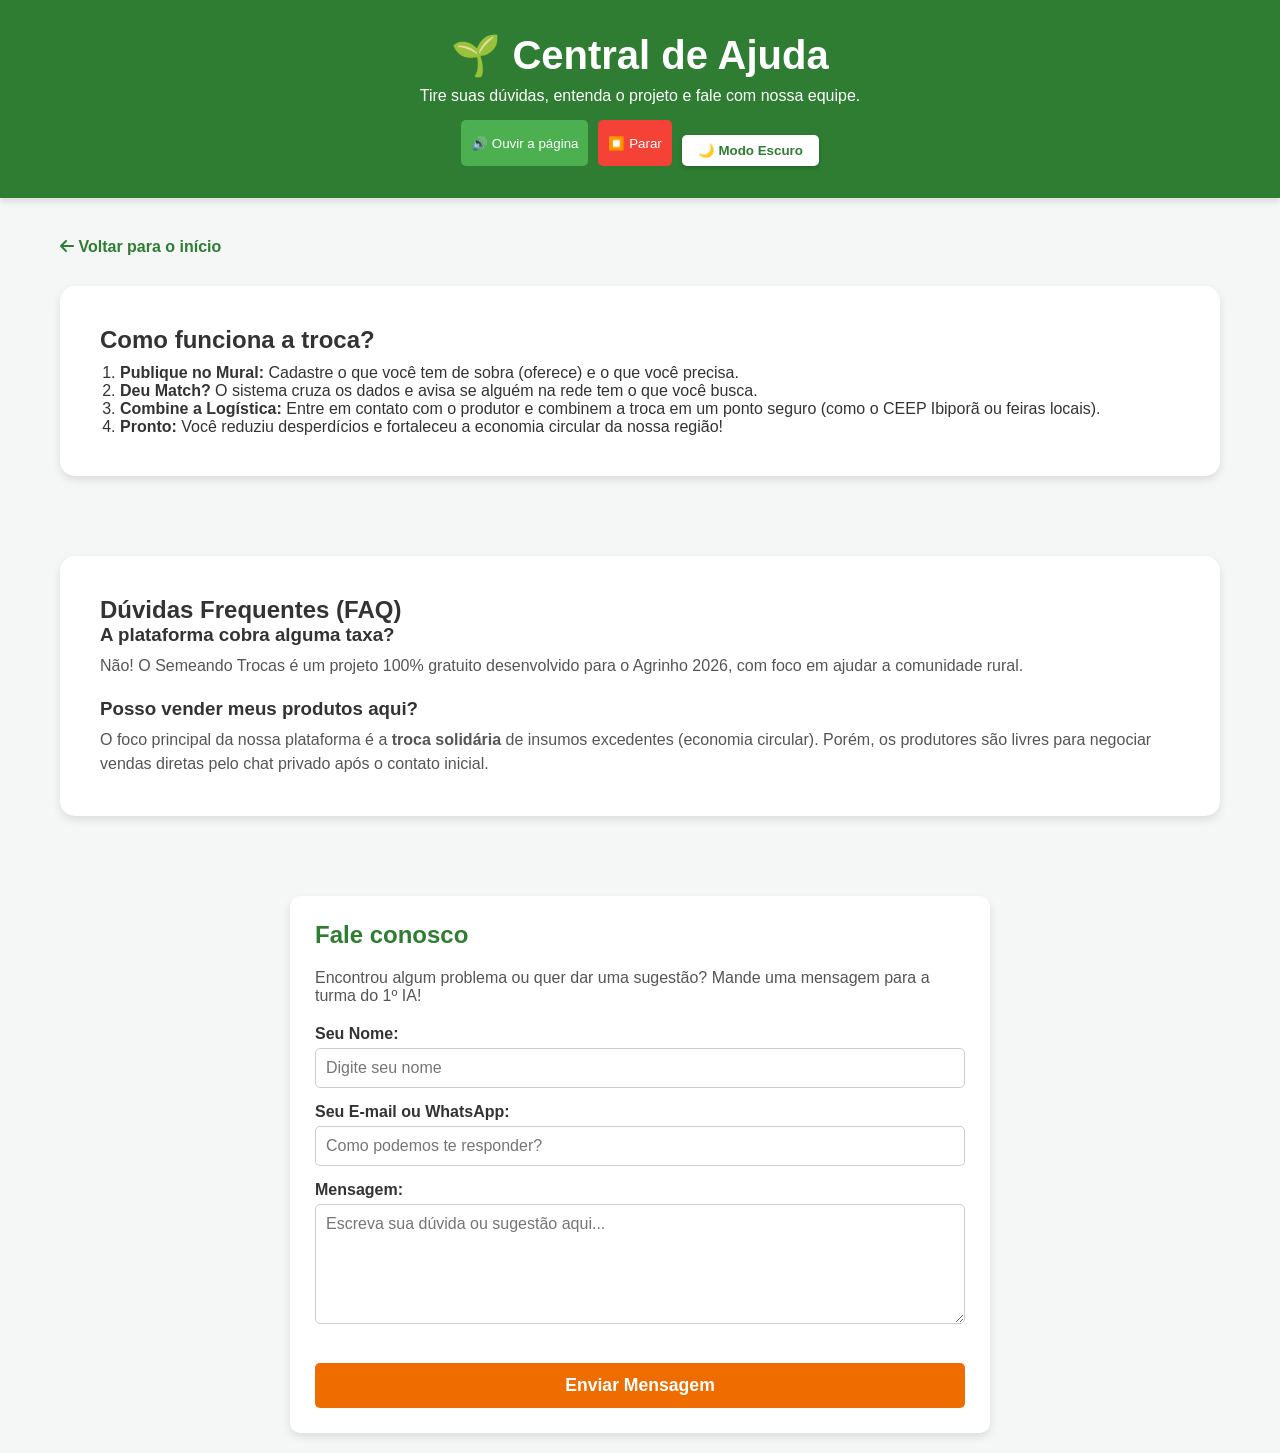
==== commit 1cbb8ce3: "Adicionando botões de escuta - acessibilidade" ====
--- a/ajuda.html
+++ b/ajuda.html
@@ -15,10 +15,21 @@
     <header>
         <h1>🌱 Central de Ajuda</h1>
         <p>Tire suas dúvidas, entenda o projeto e fale com nossa equipe.</p>
-        <button id="btn-dark-mode">🌙 Modo Escuro</button>
+        
+        <!-- BOTÕES ADICIONADOS AQUI NO CABEÇALHO -->
+        <div style="display: flex; gap: 10px; justify-content: center; margin-top: 15px; flex-wrap: wrap;">
+            <button id="botao-ler" style="background-color: #4CAF50; color: white; border: none; padding: 10px; border-radius: 5px; cursor: pointer;">
+                🔊 Ouvir a página
+            </button>
+            <button id="botao-parar" style="background-color: #f44336; color: white; border: none; padding: 10px; border-radius: 5px; cursor: pointer;">
+                ⏹️ Parar
+            </button>
+            <button id="btn-dark-mode">🌙 Modo Escuro</button>
+        </div>
     </header>
  
-    <div class="container container-ajuda">
+    <!-- ID 'conteudo-projeto' ADICIONADO AQUI PARA O LEITOR FOCAR NO CONTEÚDO PRINCIPAL -->
+    <div id="conteudo-projeto" class="container container-ajuda">
  
         <div class="voltar-container">
             <a href="index.html" class="link-voltar"><i class="fa-solid fa-arrow-left"></i> Voltar para o início</a>
--- a/style.css
+++ b/style.css
@@ -602,19 +602,20 @@
     .sobre-imagem img { height: auto; }
     header h1         { font-size: 2rem; }
 
-    /* Seção de regiões no mobile */
+   /* Seção de regiões no mobile */
     .area-regioes {
         display: flex;
+        flex-direction: column; /* FORÇA O EMPILHAMENTO NO CELULAR */
         width: 100%;
         background-color: #0b4f36;
         color: white;
-        padding: 60px;
+        padding: 30px; /* Reduzido de 60px para não comer muita tela no celular */
         border-radius: 15px;
         box-shadow: 0 10px 20px rgba(0,0,0,0.15);
         margin-top: 10vh;
         margin-bottom: 50px;
-        gap: 50px;
-        align-items: center;
+        gap: 30px; /* Reduzido de 50px para 30px para ficar mais harmonioso */
+        align-items: flex-start; /* Alinha o texto à esquerda em vez do centro */
     }
 
     .regioes-texto h2         { font-size: 2.2rem; }
@@ -853,4 +854,23 @@
     transition: background 0.3s;
 }
 
-.btn-recusar-notificacao:hover { background-color: #c62828; }+.btn-recusar-notificacao:hover { 
+    background-color: #c62828; 
+}
+
+/* Efeitos visuais para os botões de leitura */
+#botao-ler {
+    transition: background-color 0.3s;
+}
+
+#botao-ler:hover {
+    background-color: #45a049 !important; /* Verde mais escuro */
+}
+
+#botao-parar {
+    transition: background-color 0.3s;
+}
+
+#botao-parar:hover {
+    background-color: #d32f2f !important; /* Vermelho mais escuro */
+}
